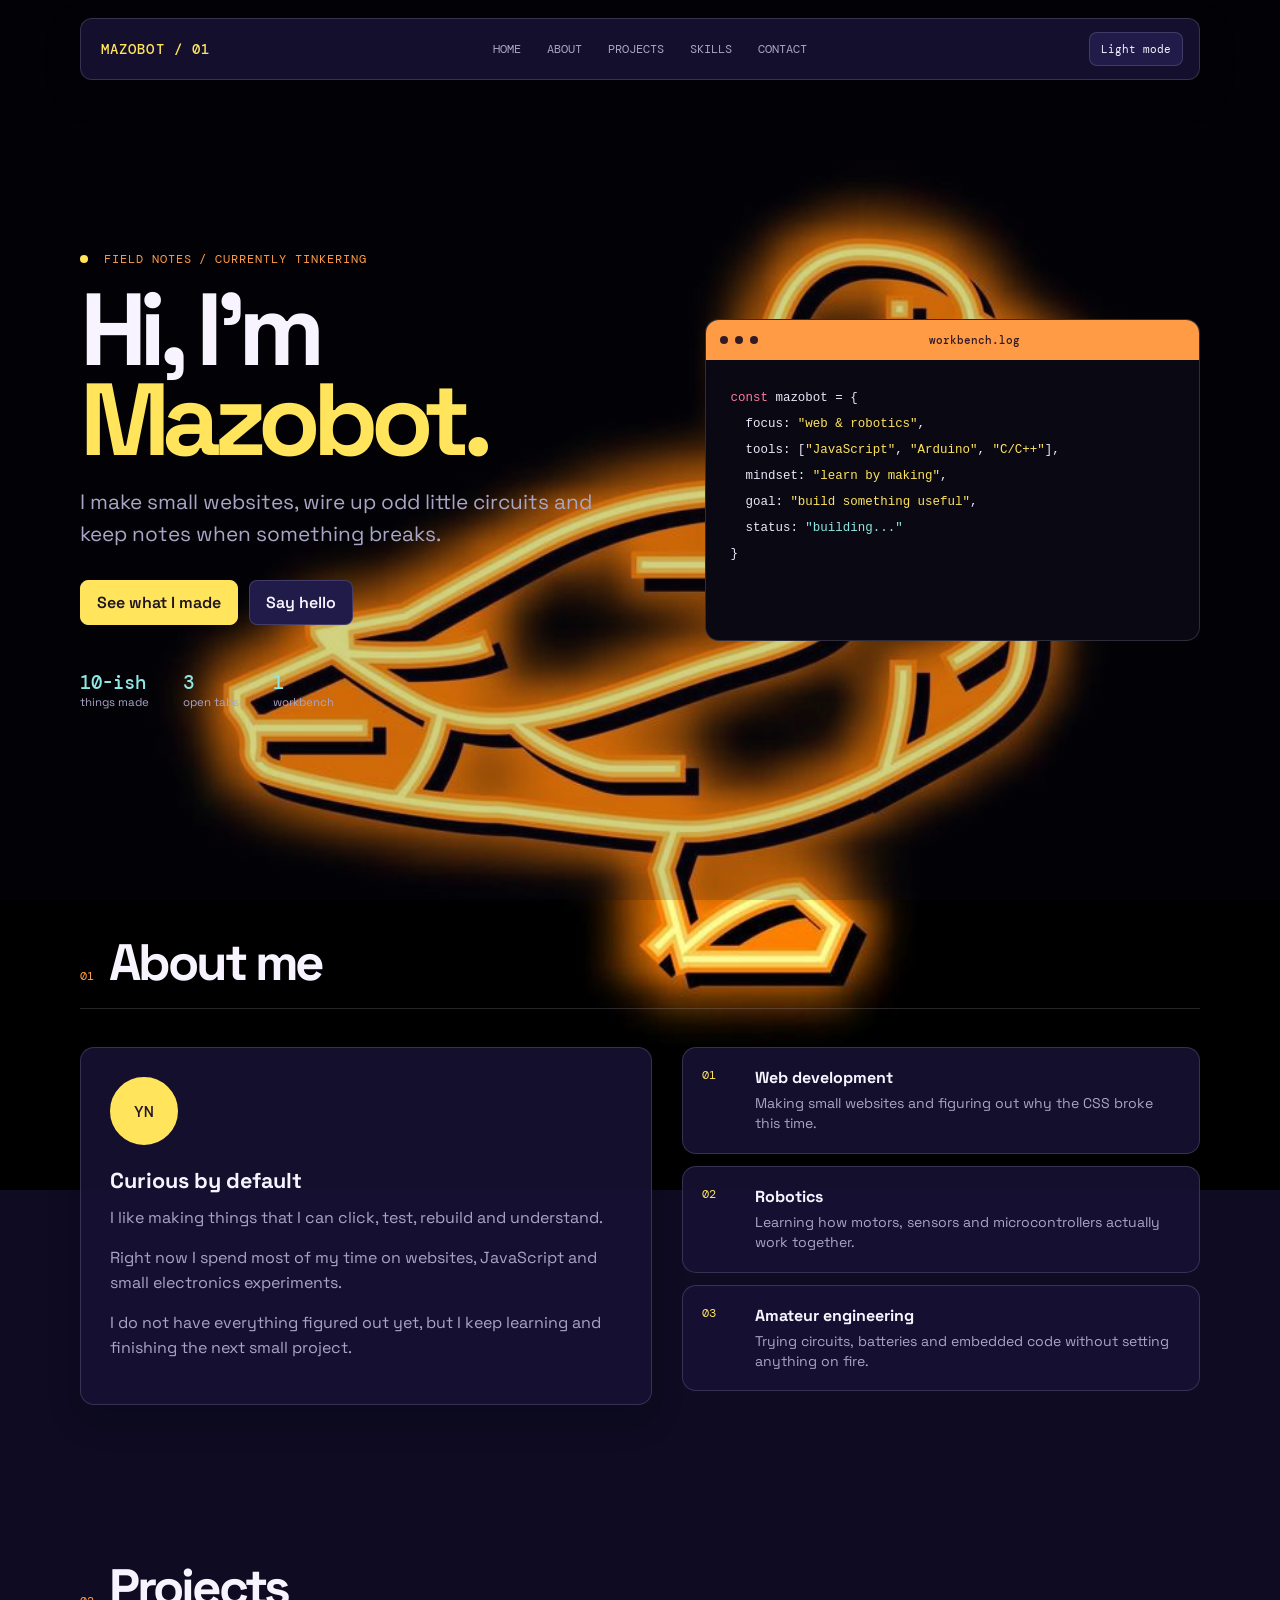
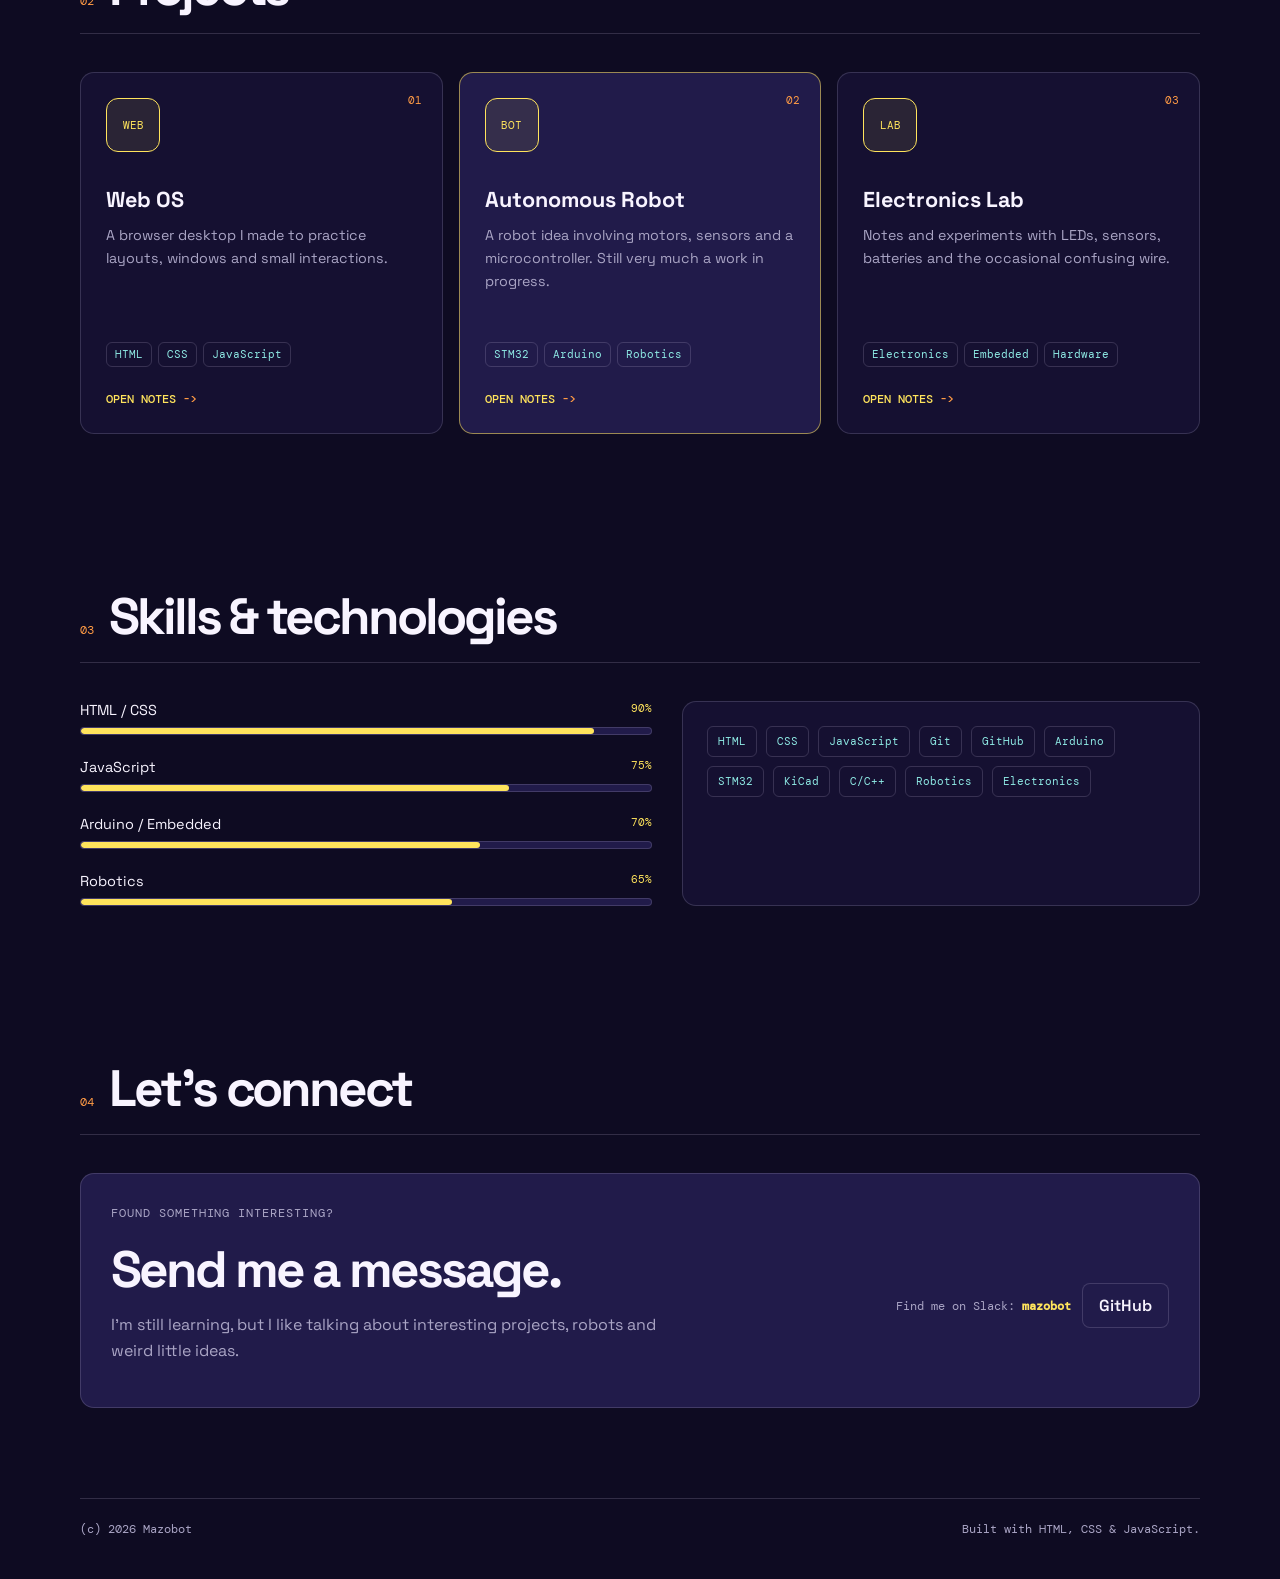
==== index.html @ 1ea151b3 "Update index.html" ====
<!DOCTYPE html>
<html lang="en">
<head>
  <meta charset="UTF-8">
  <meta name="viewport" content="width=device-width, initial-scale=1.0">
  <meta
    name="description"
    content="Mazobot's notebook of websites, circuits and unfinished robot ideas."
  >
  <title>Mazobot | Field notes from the workbench</title>
  <link rel="stylesheet" href="style.css">
</head>
<body>
  <header class="duck-navbar">
    <a class="duck-logo" href="#home">MAZOBOT / 01</a>
    <button
      class="menu-toggle"
      aria-label="Open navigation"
    >
    Menu
    </button>

    <nav class="nav-links">
      <a href="#home">Home</a>
      <a href="#about">About</a>
      <a href="#projects">Projects</a>
      <a href="#skills">Skills</a>
      <a href="#contact">Contact</a>
    </nav>

    <button
      id="theme-toggle"
      class="theme-toggle"
      aria-label="Toggle theme"
    >
    Theme
    </button>

  </header>

  <main>

    <section id="home" class="hero section">

      <div class="hero-content reveal">
        <p class="eyebrow">
          <span class="duck-status-dot"></span>
          Field notes / currently tinkering
        </p>

      <h1>
        <span class="rainbow-hi">Hi, I'm</span>
        <span class="gradient-text">Mazobot.</span>
      </h1>

        <h2>
          I make small websites, wire up odd little circuits and keep notes when something breaks.
        </h2>

        <div class="hero-buttons">
          <a
            class="button primary"
            href="#projects"
          >
          See what I made
          </a>

          <a
            class="button secondary"
            href="#contact"
          >
          Say hello
          </a>

        </div>

        <div class="quick-stats">
          <div>
            <strong>10-ish</strong>
            <span>things made</span>
          </div>

          <div>
            <strong>3</strong>
            <span>open tabs</span>
          </div>

          <div>
            <strong>1</strong>
            <span>workbench</span>
          </div>

        </div>

      </div>

      <div class="duck-terminal reveal">
        <div class="duck-terminal-bar">
          <span></span>
          <span></span>
          <span></span>
          <small>workbench.log</small>
        </div>

        <pre><code><span class="purple">const</span> mazobot = {
  focus: <span class="yellow">"web & robotics"</span>,
  tools: [<span class="yellow">"JavaScript"</span>, <span class="yellow">"Arduino"</span>, <span class="yellow">"C/C++"</span>],
  mindset: <span class="yellow">"learn by making"</span>,
  goal: <span class="yellow">"build something useful"</span>,
  status: <span class="green">"building..."</span>
}</code></pre>
      </div>

    </section>

    <section id="about" class="section">

      <div class="section-heading reveal">
        <span>01</span>
        <h2>About me</h2>
      </div>

      <div class="about-grid">
        <div class="about-card reveal">
          <div class="duck-avatar">
            YN
          </div>

          <h3>Curious by default</h3>
          <p>
            I like making things that I can click, test,
            rebuild and understand.
          </p>

          <p>
            Right now I spend most of my time on websites,
            JavaScript and small electronics experiments.
          </p>

          <p>
            I do not have everything figured out yet, but I keep
            learning and finishing the next small project.
          </p>

        </div>

        <div class="timeline reveal">
          <div class="timeline-item">
            <span>01</span>
            <div>
              <h3>Web development</h3>
              <p>
                Making small websites and figuring out
                why the CSS broke this time.
              </p>

            </div>

          </div>

          <div class="timeline-item">
            <span>02</span>
            <div>
              <h3>Robotics</h3>
              <p>
                Learning how motors, sensors and
                microcontrollers actually work together.
              </p>

            </div>

          </div>

          <div class="timeline-item">
            <span>03</span>
            <div>
              <h3>Amateur engineering</h3>
              <p>
                Trying circuits, batteries and embedded code
                without setting anything on fire.
              </p>

            </div>

          </div>

        </div>

      </div>

    </section>

    <section id="projects" class="section">

      <div class="section-heading reveal">
        <span>02</span>
        <h2>Projects</h2>
      </div>

      <div class="projects-grid">
        <article class="duck-project-card reveal">
          <div class="project-number">
            01
          </div>

          <div class="duck-project-icon">
            WEB
          </div>

          <h3>
            Web OS
          </h3>
          <p>
            A browser desktop I made to practice layouts,
            windows and small interactions.
          </p>

          <div class="tags">
            <span>HTML</span>
            <span>CSS</span>
            <span>JavaScript</span>
          </div>

          <a
            href="#"
            class="project-link"
          >
          Open notes
          </a>

        </article>

        <article class="duck-project-card featured reveal">
          <div class="project-number">
            02
          </div>

          <div class="duck-project-icon">
            BOT
          </div>

          <h3>
            Autonomous Robot
          </h3>
          <p>
            A robot idea involving motors, sensors and a
            microcontroller. Still very much a work in progress.
          </p>

          <div class="tags">
            <span>STM32</span>
            <span>Arduino</span>
            <span>Robotics</span>
          </div>

          <a
            href="#"
            class="project-link"
          >
          Open notes
          </a>

        </article>

        <article class="duck-project-card reveal">
          <div class="project-number">
            03
          </div>

          <div class="duck-project-icon">
            LAB
          </div>

          <h3>
            Electronics Lab
          </h3>
          <p>
            Notes and experiments with LEDs, sensors,
            batteries and the occasional confusing wire.
          </p>

          <div class="tags">
            <span>Electronics</span>
            <span>Embedded</span>
            <span>Hardware</span>
          </div>

          <a
            href="#"
            class="project-link"
          >
          Open notes
          </a>

        </article>

      </div>

    </section>

    <section id="skills" class="section">

      <div class="section-heading reveal">
        <span>03</span>
        <h2>
          Skills & technologies
        </h2>

      </div>

      <div class="skills-layout">
        <div class="skills-list reveal">
          <div class="skill">
            <div>
              <span>HTML / CSS</span>
              <b>90%</b>
            </div>

            <div class="progress">
              <i style="width:90%"></i>
            </div>

          </div>

          <div class="skill">
            <div>
              <span>JavaScript</span>
              <b>75%</b>
            </div>

            <div class="progress">
              <i style="width:75%"></i>
            </div>

          </div>

          <div class="skill">
            <div>
              <span>Arduino / Embedded</span>
              <b>70%</b>
            </div>

            <div class="progress">
              <i style="width:70%"></i>
            </div>

          </div>

          <div class="skill">
            <div>
              <span>Robotics</span>
              <b>65%</b>
            </div>

            <div class="progress">
              <i style="width:65%"></i>
            </div>

          </div>

        </div>

        <div class="tech-cloud reveal">
          <span>HTML</span>
          <span>CSS</span>
          <span>JavaScript</span>
          <span>Git</span>
          <span>GitHub</span>
          <span>Arduino</span>
          <span>STM32</span>
          <span>KiCad</span>
          <span>C/C++</span>
          <span>Robotics</span>
          <span>Electronics</span>
        </div>

      </div>

    </section>

    <section id="contact" class="section contact-section">

      <div class="section-heading reveal">
        <span>04</span>
        <h2>
          Let's connect
        </h2>

      </div>

      <div class="contact-card reveal">
        <div>
          <p class="eyebrow">
            Found something interesting?
          </p>

          <h2>
            Send me a message.
          </h2>

          <p class="contact-description">
            I'm still learning, but I like talking about
            interesting projects, robots and weird little ideas.
          </p>

        </div>

        <div class="contact-buttons">
          <span class="slack-contact">
            Find me on Slack:
          <strong>mazobot</strong>
          </span>
        <a
          class="button secondary"
          href="https://github.com/"
          target="_blank"
          rel="noopener"
        >   
        GitHub
       </a>

      </div>

    </div>

        </section>

        </main>

          <footer>
            <p>
              (c) <span id="year"></span> Mazobot
            </p>

            <p>
              Built with HTML, CSS & JavaScript.
            </p>

            </footer>

            <div id="duck-popup" aria-hidden="true">
            <img id="duck-image" src="images/Yellow.webp" alt="Yellow the duck">
            <button id="duck-close" type="button" aria-label="Close duck popup">×</button>
          </div>


  <script src="script.js"></script>
</body>
---- style.css ----
@import url('https://fonts.googleapis.com/css2?family=DM+Mono:wght@400;500&family=Space+Grotesk:wght@400;500;600;700&display=swap');

:root
{
--bg: #0e0b22;
--card: #171235;
--card-light: #211b4a;
--text: #f8f4ff;
--muted: #aaa5c5;
--border: rgba(232, 222, 255, 0.16);

--yellow: #ffe45c;
--orange: #ff9b45;
--pink: #ff779d;
--cyan: #8de8e3;

--mono: 'DM Mono', 'Courier New', monospace;
--main-font: 'Space Grotesk', sans-serif;
}
body.light
{
--bg: #dce8f3;
--card: rgba(248, 251, 255, 0.9);
--card-light: #cbddea;
--text: #20213c;
--muted: #53627a;
--border: rgba(32, 33, 60, 0.18);

--yellow: #58bce8;
--orange: #7890f2;
--pink: #a65ac2;
--cyan: #167d88;
}
*
{
  box-sizing: border-box;
  margin: 0;
  padding: 0;
}
html
{
scroll-behavior: smooth;
}
body
{
min-height: 100vh;
overflow-x: hidden;
color: var(--text);
background-color: var(--bg);
background-image:
linear-gradient(rgba(14, 11, 34, 0.18), rgba(14, 11, 34, 0.18)),
url('images/glow.jpg');
background-position: center, center -90px;
background-size: cover;
background-attachment: fixed;
background-repeat: no-repeat;
font-family: var(--main-font);
}
body.light
{
background-image:
linear-gradient(rgba(220, 232, 243, 0.52), rgba(220, 232, 243, 0.52)),
url('images/glow.jpg');
}
a
{
color: inherit;
text-decoration: none;
}
.duck-navbar
{
position: fixed;
top: 18px;
left: 50%;
z-index: 10;

display: flex;
align-items: center;
justify-content: space-between;

width: min(1120px, calc(100% - 36px));
padding: 13px 16px 13px 20px;

transform: translateX(-50%);

border: 1px solid var(--border);
border-radius: 12px;

background: rgba(23, 18, 53, 0.84);
box-shadow: 0 12px 35px rgba(0, 0, 0, 0.25);

}
body.light .duck-navbar
{
background: rgba(255, 250, 240, 0.88);
}
.duck-logo
{
color: var(--yellow);
font: 500 0.85rem var(--mono);
letter-spacing: 0.08em;
}
.nav-links
{
display: flex;
gap: 26px;
}
.nav-links a
{
color: var(--muted);
font: 0.75rem var(--mono);
text-transform: uppercase;
}
.nav-links a:hover
{
color: var(--yellow);
}
.theme-toggle,
.menu-toggle
{
height: 34px;
padding: 0 11px;

border: 1px solid var(--border);
border-radius: 8px;

color: var(--text);
background: var(--card-light);

font: 0.7rem var(--mono);
cursor: pointer;
}
.theme-toggle:hover,
.menu-toggle:hover
{
border-color: var(--yellow);
color: var(--yellow);
}
.menu-toggle
{
display: none;
}
/* sekcje */

.section
{
width: min(1120px, calc(100% - 36px));
margin: auto;
padding: 110px 0 40px;
}
.hero
{
min-height: 820px;
padding-top: 180px;

display: grid;
grid-template-columns: 1fr 0.9fr;
align-items: center;
gap: 74px;
}
.eyebrow
{
margin-bottom: 18px;

color: var(--orange);
font: 0.75rem var(--mono);
letter-spacing: 0.08em;
text-transform: uppercase;
}
.duck-status-dot
{
display: inline-block;
width: 8px;
height: 8px;
margin-right: 8px;

border-radius: 50%;
background: var(--yellow);
}
.hero h1
{
max-width: 680px;
margin-bottom: 22px;

font: 700 clamp(3.6rem, 8vw, 7.1rem) / 0.88 var(--main-font);
letter-spacing: -0.075em;
}
.rainbow-hi
{
display: block;
color: var(--text);
}
.gradient-text
{
display: block;
color: var(--yellow);
}
.hero h2
{
max-width: 570px;

color: var(--muted);
font: 400 clamp(1.05rem, 2vw, 1.3rem) / 1.5 var(--main-font);
}
.hero-buttons,
.contact-buttons
{
display: flex;
flex-wrap: wrap;
gap: 11px;
margin-top: 30px;
}
.button
{
display: inline-flex;
align-items: center;
justify-content: center;

padding: 11px 16px;

border: 1px solid var(--border);
border-radius: 8px;

font-weight: 600;

transition: border-color 0.2s;
}
.button:hover
{
border-color: var(--yellow);
}
.button.primary
{
color: #1d1420;
border-color: var(--yellow);
background: var(--yellow);
}
.button.secondary
{
background: var(--card-light);
}
.quick-stats
{
display: flex;
gap: 34px;
margin-top: 45px;
}
.quick-stats div
{
display: flex;
flex-direction: column;
}
.quick-stats strong
{
color: var(--cyan);
font: 500 1.2rem var(--mono);
}
.quick-stats span
{
color: var(--muted);
font-size: 0.72rem;
}
/* terminal */

.duck-terminal
{
overflow: hidden;

border: 1px solid var(--border);
border-radius: 14px;

background: #0a0913;
}
body.light .duck-terminal
{
background: #211b32;
}
.duck-terminal-bar
{
height: 40px;

display: flex;
align-items: center;
gap: 7px;

padding: 0 14px;

background: var(--orange);
}
.duck-terminal-bar span
{
width: 8px;
height: 8px;
border-radius: 50%;
background: #331b25;
}
.duck-terminal-bar small
{
margin: auto;

color: #331b25;
font: 500 0.7rem var(--mono);
}
.duck-terminal pre
{
min-height: 280px;
padding: 25px;
overflow: auto;

color: #eee8fa;
font: 0.78rem / 2 var(--mono);
}
.purple
{
color: var(--pink);
}
.yellow
{
color: var(--yellow);
}
.green
{
color: var(--cyan);
}
/* nagłówki */

.section-heading
{
display: flex;
align-items: baseline;
gap: 15px;

margin-bottom: 38px;

border-bottom: 1px solid var(--border);
}
.section-heading span
{
color: var(--orange);
font: 0.75rem var(--mono);
}
.section-heading h2
{
padding-bottom: 13px;

font-size: clamp(2rem, 4vw, 3.2rem);
letter-spacing: -0.06em;
}
/* about skills */

.about-grid,
.skills-layout
{
display: grid;
grid-template-columns: 1.05fr 0.95fr;
gap: 30px;
}
.about-card,
.duck-project-card,
.contact-card,
.timeline-item,
.tech-cloud
{
border: 1px solid var(--border);
border-radius: 14px;
background: rgba(23, 18, 53, 0.86);
}
body.light .about-card,
body.light .duck-project-card,
body.light .contact-card,
body.light .timeline-item,
body.light .tech-cloud
{
background: rgba(255, 250, 240, 0.92);
}
.about-card
{
padding: 29px;
box-shadow: 0 15px 35px rgba(0, 0, 0, 0.14);
}
.duck-avatar
{
width: 68px;
height: 68px;

display: grid;
place-items: center;

margin-bottom: 22px;

border: 3px solid var(--yellow);
border-radius: 50%;

color: #23162b;
background: var(--yellow);

font: 500 1rem var(--mono);
}
.about-card h3,
.duck-project-card h3
{
margin-bottom: 11px;
font-size: 1.35rem;
}
.about-card p,
.duck-project-card p,
.contact-card p
{
margin-bottom: 14px;
color: var(--muted);
line-height: 1.6;
}
.timeline
{
display: flex;
flex-direction: column;
gap: 12px;
}
.timeline-item
{
display: grid;
grid-template-columns: 38px 1fr;
gap: 15px;
padding: 19px;
}
.timeline-item > span
{
color: var(--yellow);
font: 0.75rem var(--mono);
}
.timeline-item h3
{
font-size: 1rem;
}
.timeline-item p
{
margin-top: 5px;
color: var(--muted);
font-size: 0.88rem;
line-height: 1.45;
}
.projects-grid
{
display: grid;
grid-template-columns: repeat(3, 1fr);
gap: 16px;
}
.duck-project-card
{
position: relative;
min-height: 330px;
overflow: hidden;
padding: 25px;

transition: transform 0.2s, border-color 0.2s;
}
.duck-project-card > *
{
position: relative;
z-index: 1;
}
.duck-project-card:hover
{
border-color: var(--yellow);
}
.duck-project-card.featured
{
border-color: rgba(255, 228, 92, 0.55);
background: var(--card-light);
}
.project-number
{
position: absolute;
top: 20px;
right: 20px;

color: var(--orange);
font: 0.7rem var(--mono);
}
.duck-project-icon
{
width: 54px;
height: 54px;

display: grid;
place-items: center;

margin-bottom: 34px;

border: 1px solid var(--yellow);
border-radius: 12px;

color: var(--yellow);
background: rgba(255, 228, 92, 0.09);

font: 0.7rem var(--mono);
}
.duck-project-card p
{
min-height: 98px;
font-size: 0.89rem;
}
.tags
{
display: flex;
flex-wrap: wrap;
gap: 6px;
margin: 20px 0;
}
.tags span,
.tech-cloud span
{
padding: 5px 8px;

border: 1px solid var(--border);
border-radius: 6px;

color: var(--cyan);
font: 0.66rem var(--mono);
}
.project-link
{
color: var(--yellow);
font: 500 0.75rem var(--mono);
text-transform: uppercase;
}
.project-link::after
{
content: '  ->';
color: var(--orange);
}
.skills-list
{
display: flex;
flex-direction: column;
gap: 23px;
}
.skill > div:first-child
{
display: flex;
justify-content: space-between;
margin-bottom: 8px;
font-size: 0.9rem;
}
.skill b
{
color: var(--yellow);
font: 0.7rem var(--mono);
}
.progress
{
height: 8px;
overflow: hidden;

border: 1px solid var(--border);
border-radius: 10px;

background: var(--card-light);
}
.progress i
{
display: block;
height: 100%;

border-radius: inherit;
background: var(--yellow);
}
.tech-cloud
{
display: flex;
align-content: flex-start;
flex-wrap: wrap;
gap: 9px;
padding: 24px;
}
.tech-cloud span
{
padding: 8px 10px;
}
.contact-section
{
padding-bottom: 90px;
}
.contact-card
{
display: flex;
align-items: center;
justify-content: space-between;
gap: 30px;

padding: 30px;

background: var(--card-light);
}
.contact-card h2
{
margin-bottom: 10px;
font-size: clamp(1.9rem, 4vw, 3.2rem);
letter-spacing: -0.06em;
}
.contact-description
{
max-width: 570px;
}
.slack-contact
{
align-self: center;
color: var(--muted);
font: 0.76rem var(--mono);
}
.slack-contact strong
{
color: var(--yellow);
}
footer
{
width: min(1120px, calc(100% - 36px));
margin: auto;

display: flex;
justify-content: space-between;

padding: 23px 0 42px;

border-top: 1px solid var(--border);

color: var(--muted);
font: 0.72rem var(--mono);
}
.reveal
{
opacity: 0;
transform: translateY(18px);
transition: opacity 0.6s ease, transform 0.6s ease;
}
.reveal.visible
{
opacity: 1;
transform: translateY(0);
}
#duck-popup
{
position: fixed;
right: 25px;
bottom: 25px;
z-index: 9998;

width: 180px;

opacity: 0;
visibility: hidden;
pointer-events: none;

transform: translateY(12px) scale(0.96);

transition: opacity 0.35s, transform 0.35s;
}
#duck-popup.show
{
opacity: 1;
visibility: visible;
pointer-events: auto;
transform: translateY(0) scale(1);
}
#duck-popup img
{
display: block;
width: 100%;

border: 2px solid var(--yellow);
border-radius: 14px;

box-shadow: 0 16px 35px rgba(0, 0, 0, 0.35);
}
#duck-close
{
position: absolute;
top: -10px;
right: -10px;

width: 28px;
height: 28px;

border: 1px solid var(--yellow);
border-radius: 50%;

color: #23162b;
background: var(--yellow);

font-size: 18px;
cursor: pointer;
}
@media (max-width: 850px)
{
.nav-links
{
display: none;
position: absolute;
top: 60px;
left: 0;
right: 0;


flex-direction: column;
gap: 0;

padding: 8px;

border: 1px solid var(--border);
border-radius: 10px;

background: var(--card);
}
.nav-links.open
{
display: flex;
}
.nav-links a
{
padding: 12px;
}
.menu-toggle
{
display: block;
margin-left: auto;
margin-right: 8px;
}
.hero
{
grid-template-columns: 1fr;
min-height: 790px;
gap: 42px;
}
.duck-terminal
{
transform: none;
}
.about-grid,
.skills-layout
{
grid-template-columns: 1fr;
}
.projects-grid
{
grid-template-columns: 1fr;
}
}

@media (max-width: 520px)
{
.section
{
padding-top: 90px;
}
.hero
{
min-height: 750px;
padding-top: 145px;
}
.hero h1
{
font-size: 3.6rem;
}
.quick-stats
{
gap: 18px;
}
.contact-card
{
flex-direction: column;
align-items: flex-start;
}
footer
{
flex-direction: column;
gap: 8px;
}
#duck-popup
{
right: 16px;
bottom: 16px;
width: 145px;
}
}

main,
footer
{
position: relative;
z-index: 1;
}
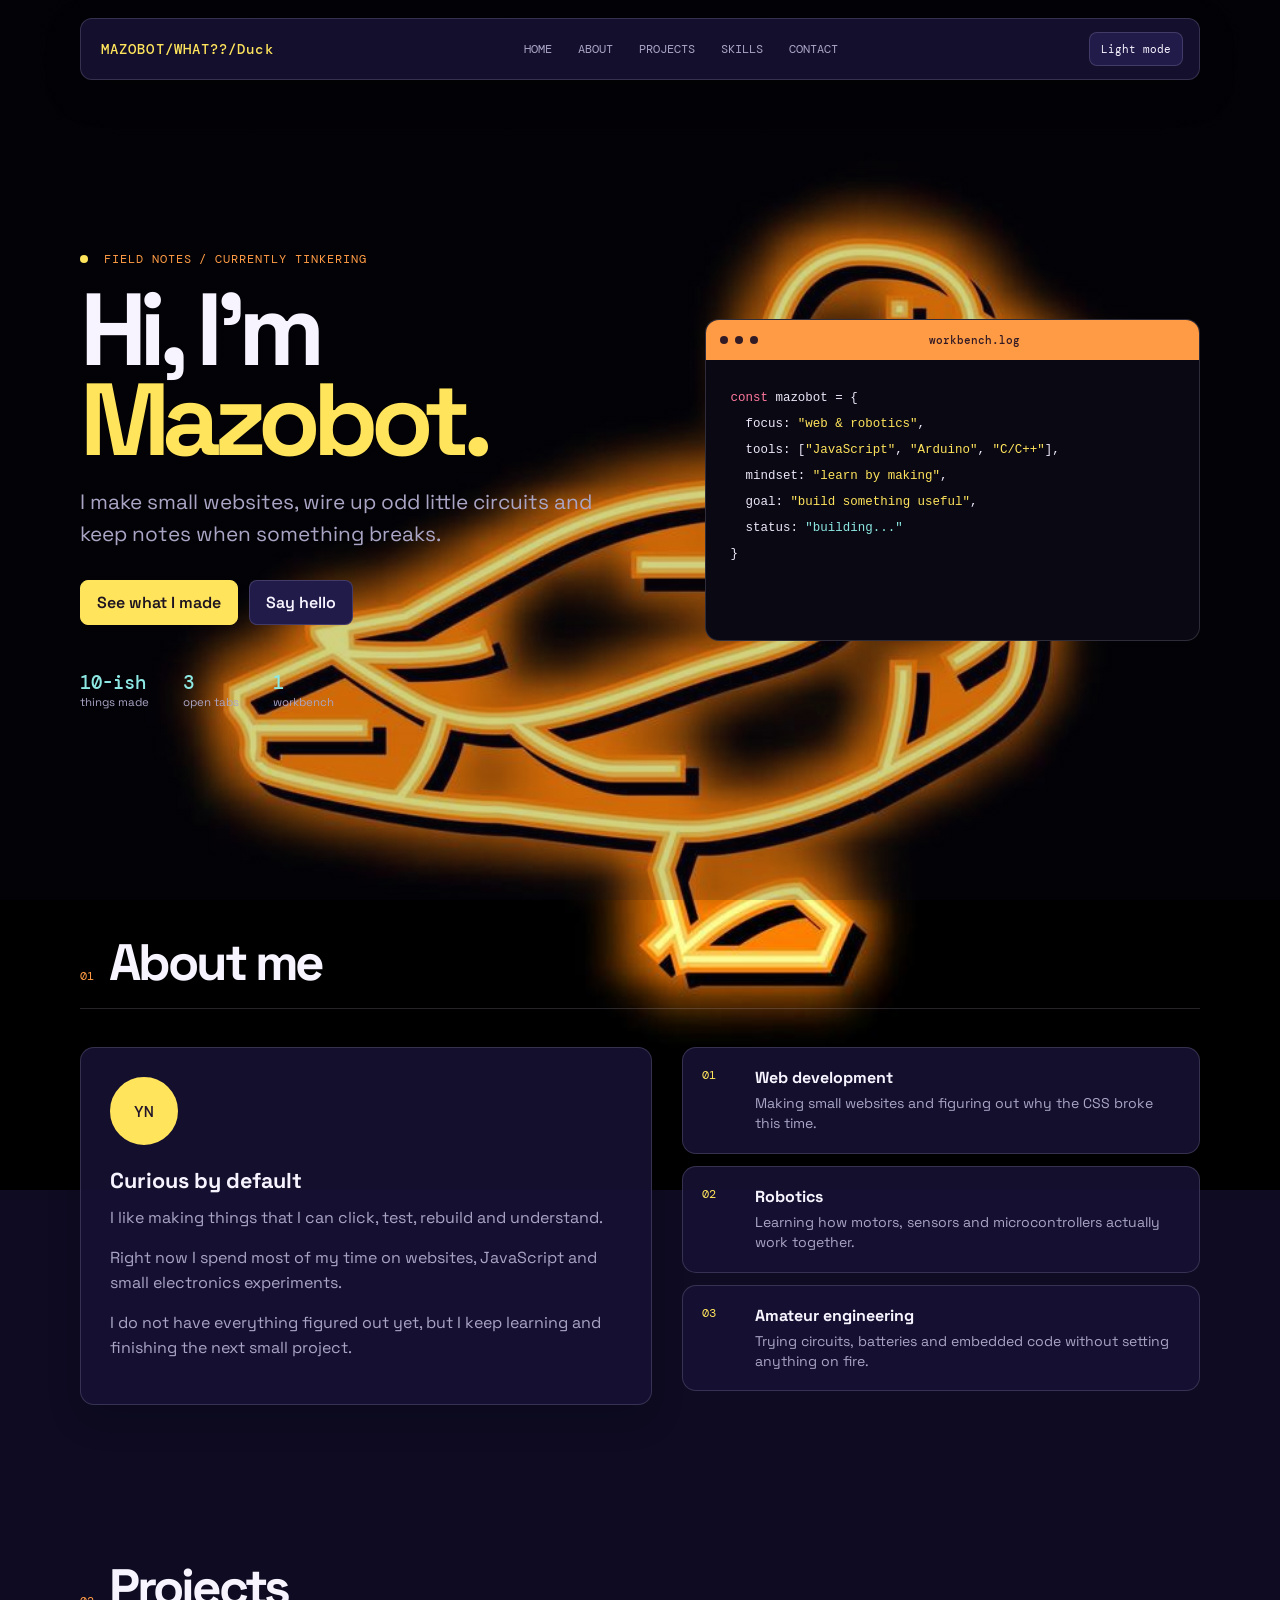
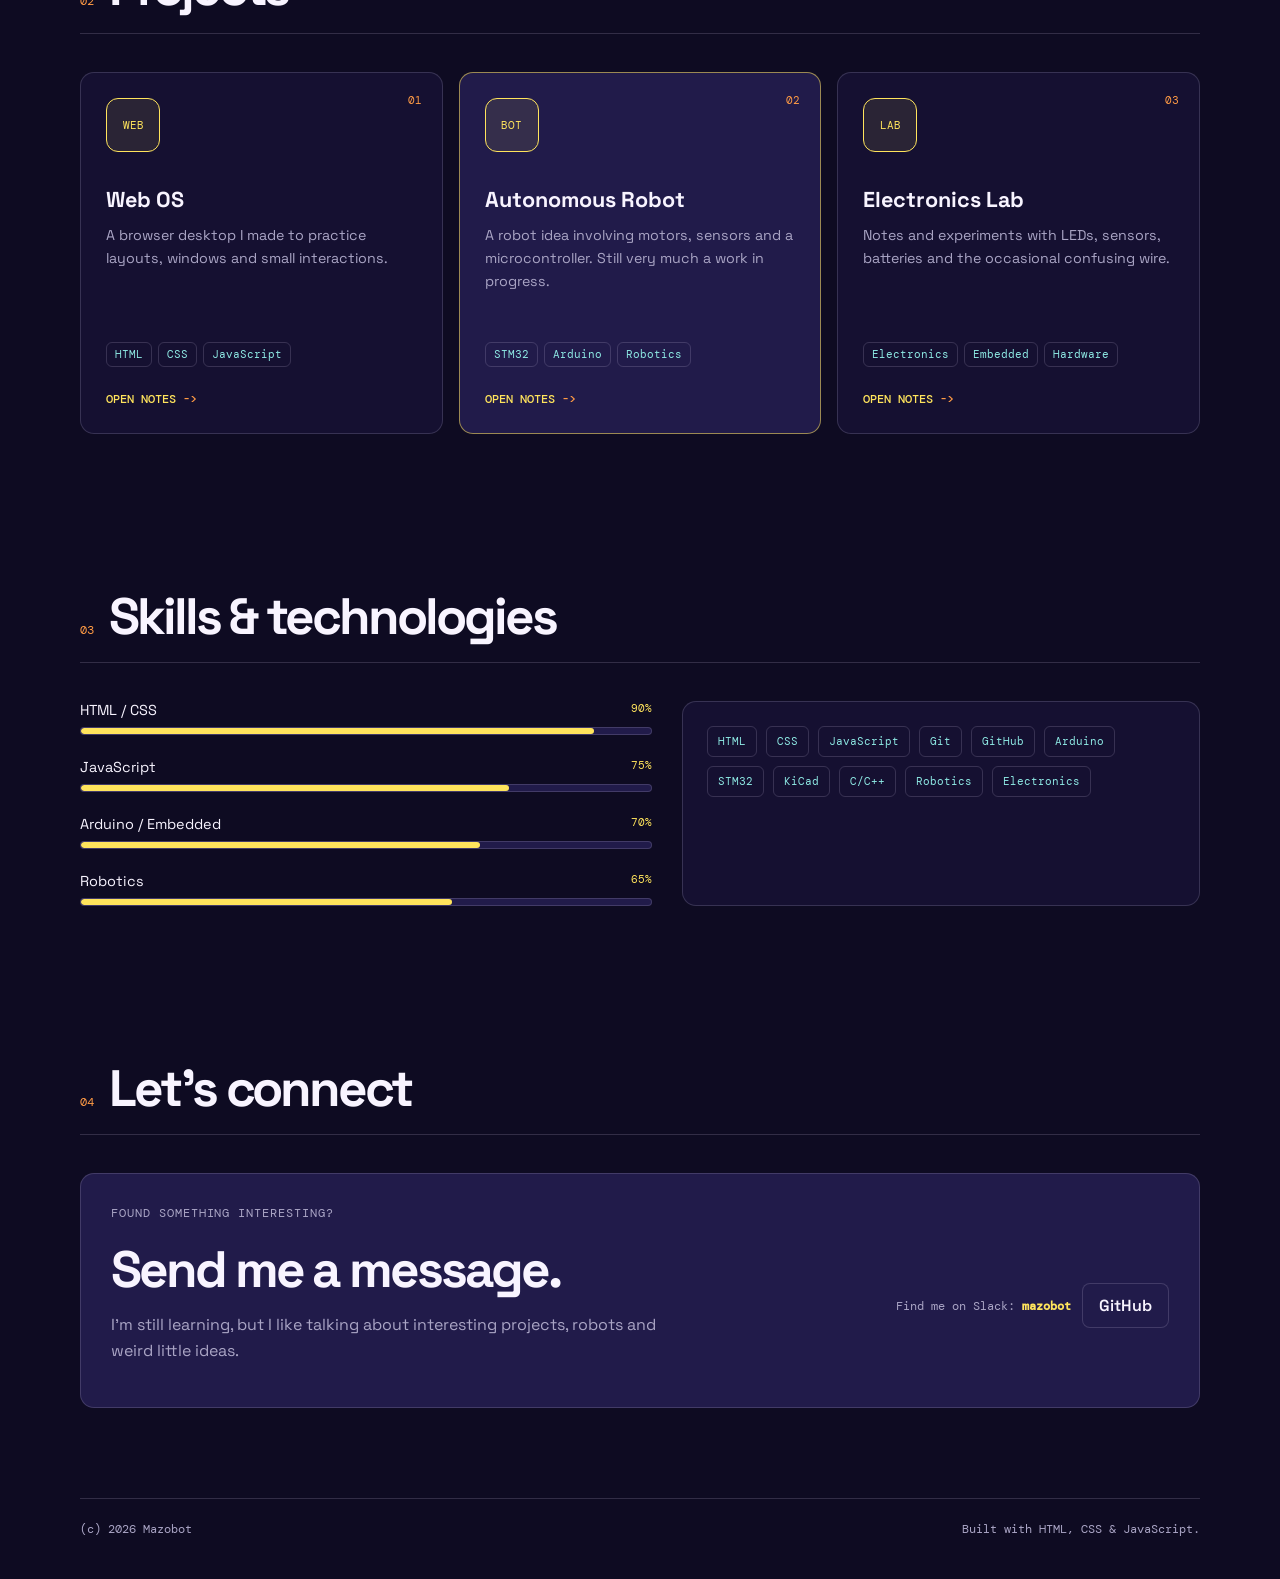
==== commit 538fc880: "Update index.html" ====
--- a/index.html
+++ b/index.html
@@ -12,7 +12,7 @@
 </head>
 <body>
   <header class="duck-navbar">
-    <a class="duck-logo" href="#home">MAZOBOT / 01</a>
+    <a class="duck-logo" href="#home">MAZOBOT/WHAT??/Duck</a>
     <button
       class="menu-toggle"
       aria-label="Open navigation"
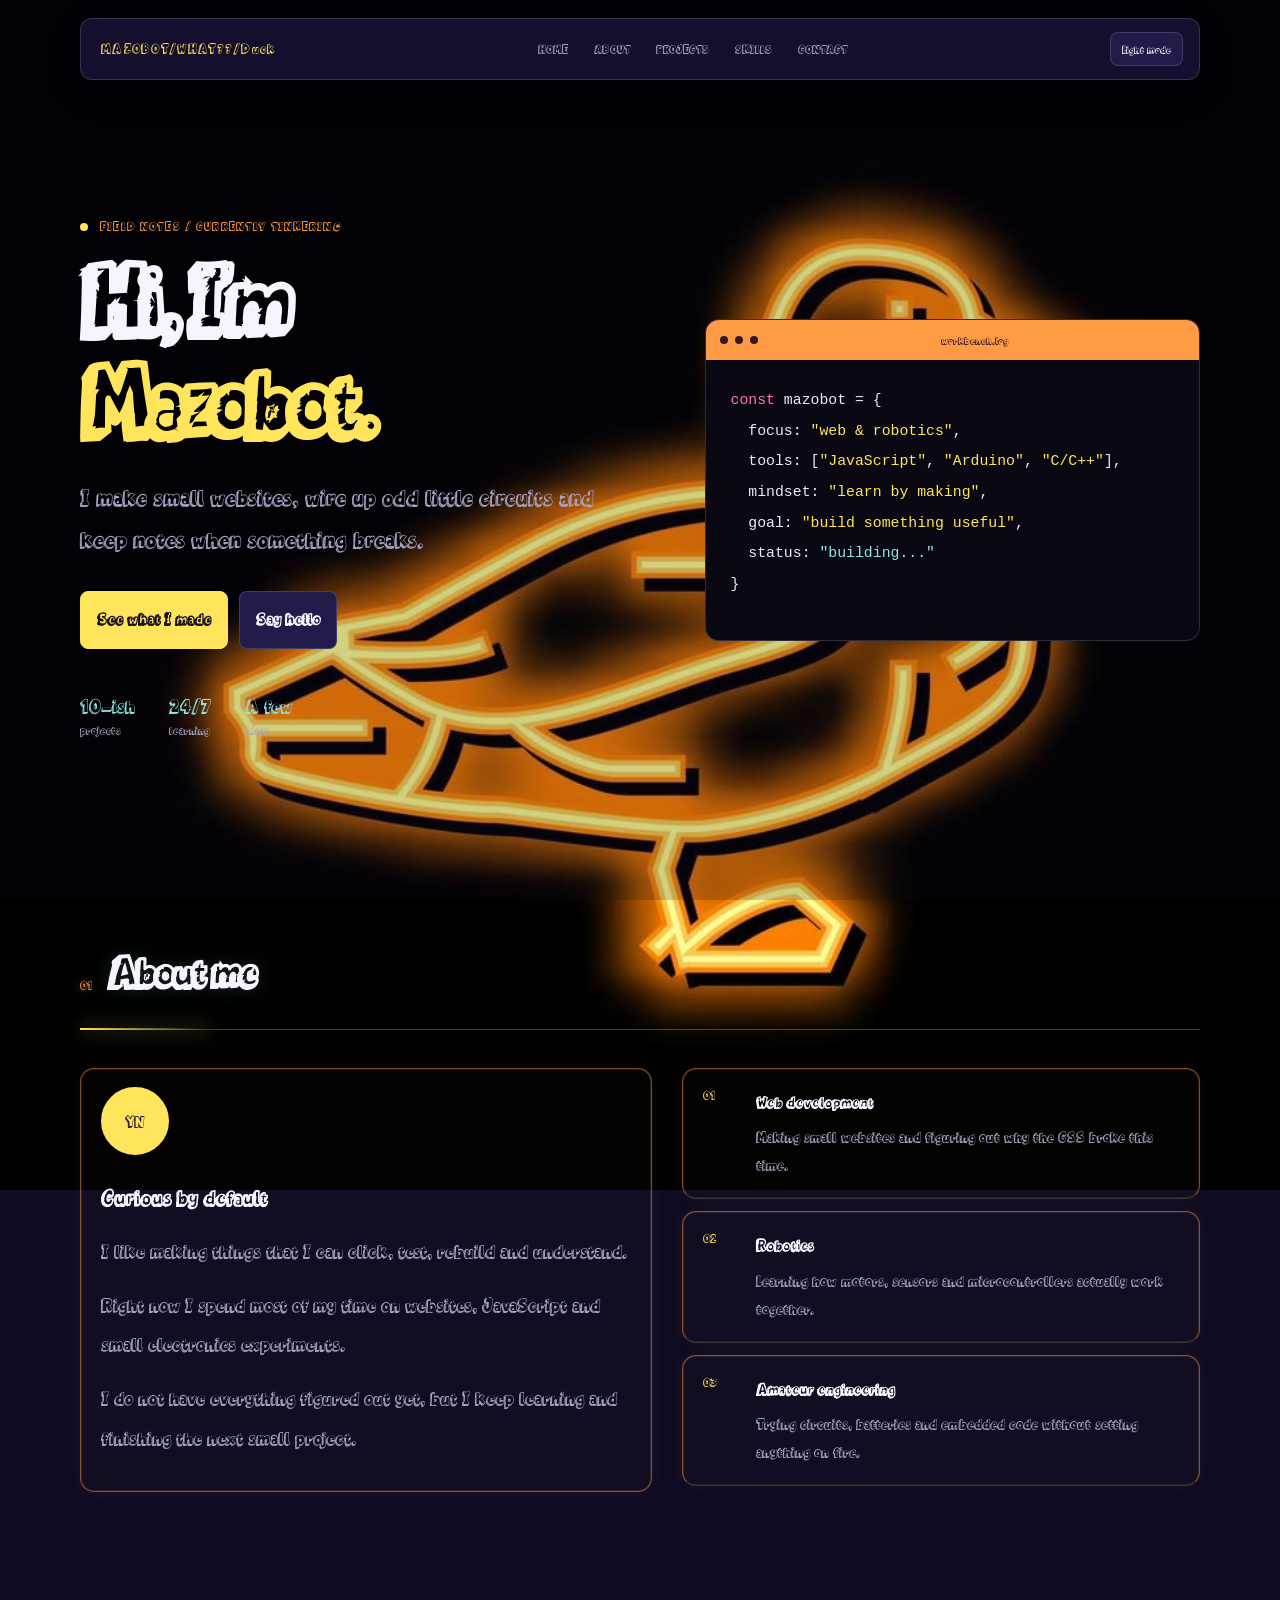
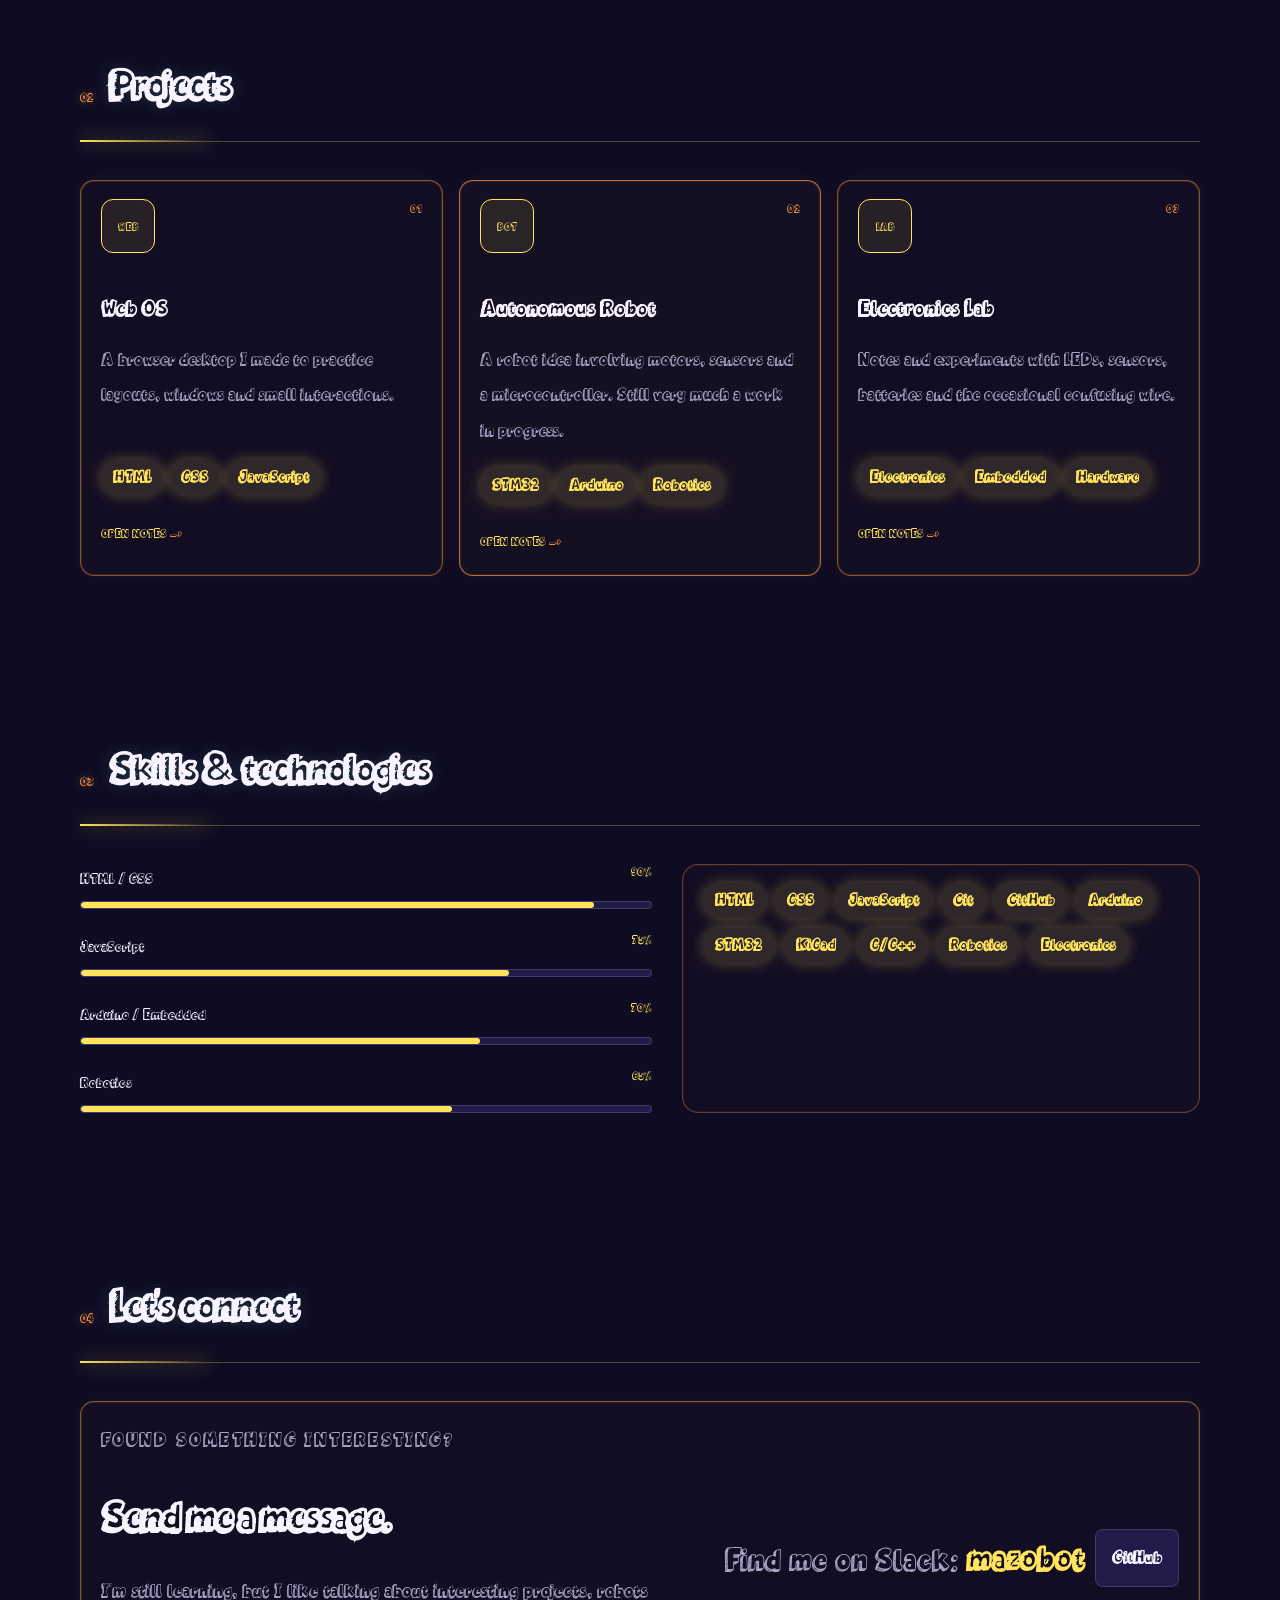
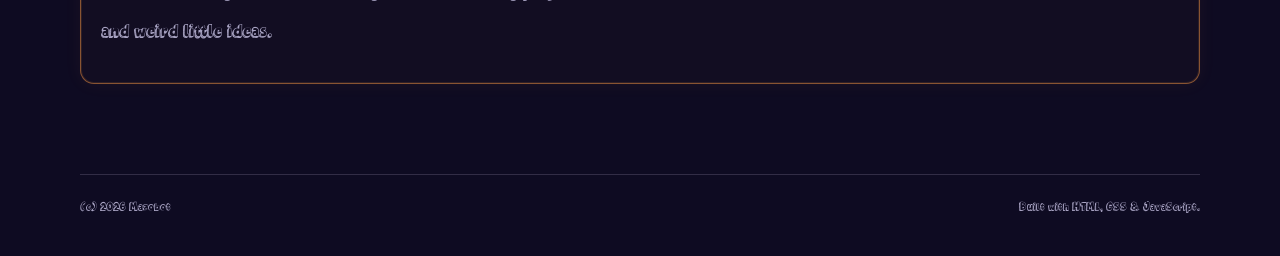
==== commit 64fb3665: "Update index.html" ====
--- a/index.html
+++ b/index.html
@@ -77,17 +77,17 @@
         <div class="quick-stats">
           <div>
             <strong>10-ish</strong>
-            <span>things made</span>
+            <span>projects</span>
           </div>
 
           <div>
-            <strong>3</strong>
-            <span>open tabs</span>
+            <strong>24/7</strong>
+            <span>learning</span>
           </div>
 
           <div>
-            <strong>1</strong>
-            <span>workbench</span>
+            <strong>A few</strong>
+            <span>ideas</span>
           </div>
 
         </div>
--- a/style.css
+++ b/style.css
@@ -1,5 +1,11 @@
 
-@import url('https://fonts.googleapis.com/css2?family=DM+Mono:wght@400;500&family=Space+Grotesk:wght@400;500;600;700&display=swap');
+@font-face {
+  font-family: 'The Magic Cookie';
+  src: url('The Magic Cookie.ttf') format('truetype');
+  font-weight: 400;
+  font-style: normal;
+  font-display: swap;
+}
 
 :root
 {
@@ -15,8 +21,8 @@
 --pink: #ff779d;
 --cyan: #8de8e3;
 
---mono: 'DM Mono', 'Courier New', monospace;
---main-font: 'Space Grotesk', sans-serif;
+--mono: 'The Magic Cookie', 'Courier New', monospace;
+--main-font: 'The Magic Cookie', sans-serif;
 }
 body.light
 {
@@ -41,6 +47,7 @@
 html
 {
 scroll-behavior: smooth;
+font-size: 19px;
 }
 body
 {
@@ -56,6 +63,8 @@
 background-attachment: fixed;
 background-repeat: no-repeat;
 font-family: var(--main-font);
+font-size: 1.05rem;
+line-height: 1.7;
 }
 body.light
 {
@@ -183,7 +192,7 @@
 max-width: 680px;
 margin-bottom: 22px;
 
-font: 700 clamp(3.6rem, 8vw, 7.1rem) / 0.88 var(--main-font);
+font: 700 clamp(4.4rem, 9vw, 8.5rem) / 0.88 var(--main-font);
 letter-spacing: -0.075em;
 }
 .rainbow-hi
@@ -198,10 +207,10 @@
 }
 .hero h2
 {
-max-width: 570px;
+max-width: 600px;
 
 color: var(--muted);
-font: 400 clamp(1.05rem, 2vw, 1.3rem) / 1.5 var(--main-font);
+font: 400 clamp(1.2rem, 2.2vw, 1.55rem) / 1.5 var(--main-font);
 }
 .hero-buttons,
 .contact-buttons
@@ -327,25 +336,40 @@
 
 .section-heading
 {
+position: relative;
 display: flex;
 align-items: baseline;
 gap: 15px;
 
 margin-bottom: 38px;
-
-border-bottom: 1px solid var(--border);
+padding-bottom: 10px;
+
+border-bottom: 1px solid rgba(255, 228, 92, 0.28);
+}
+.section-heading::after
+{
+content: "";
+position: absolute;
+left: 0;
+bottom: -1px;
+width: 130px;
+height: 2px;
+background: linear-gradient(90deg, var(--yellow), transparent);
+box-shadow: 0 0 18px rgba(255, 228, 92, 0.7);
 }
 .section-heading span
 {
 color: var(--orange);
 font: 0.75rem var(--mono);
+text-shadow: 0 0 10px rgba(255, 155, 69, 0.6);
 }
 .section-heading h2
 {
-padding-bottom: 13px;
+padding-bottom: 2px;
 
 font-size: clamp(2rem, 4vw, 3.2rem);
 letter-spacing: -0.06em;
+text-shadow: 0 0 18px rgba(141, 232, 227, 0.18);
 }
 /* about skills */
 
@@ -362,9 +386,12 @@
 .timeline-item,
 .tech-cloud
 {
-border: 1px solid var(--border);
+border: 1px solid rgba(255, 155, 69, 0.5);
 border-radius: 14px;
-background: rgba(23, 18, 53, 0.86);
+background: rgba(255, 155, 69, 0.02);
+box-shadow: inset 0 0 0 1px rgba(255, 155, 69, 0.12), 0 0 18px rgba(255, 155, 69, 0.06);
+backdrop-filter: none;
+padding: 18px 20px;
 }
 body.light .about-card,
 body.light .duck-project-card,
@@ -372,12 +399,18 @@
 body.light .timeline-item,
 body.light .tech-cloud
 {
-background: rgba(255, 250, 240, 0.92);
+border-color: rgba(88, 188, 232, 0.7);
+background: rgba(88, 188, 232, 0.04);
+box-shadow: inset 0 0 0 1px rgba(88, 188, 232, 0.14), 0 0 18px rgba(88, 188, 232, 0.06);
 }
 .about-card
 {
-padding: 29px;
-box-shadow: 0 15px 35px rgba(0, 0, 0, 0.14);
+padding: 18px 20px;
+box-shadow: inset 0 0 0 1px rgba(255, 155, 69, 0.12), 0 0 18px rgba(255, 155, 69, 0.06);
+}
+body.light .about-card
+{
+box-shadow: inset 0 0 0 1px rgba(88, 188, 232, 0.14), 0 0 18px rgba(88, 188, 232, 0.06);
 }
 .duck-avatar
 {
@@ -409,7 +442,8 @@
 {
 margin-bottom: 14px;
 color: var(--muted);
-line-height: 1.6;
+font-size: 1.2rem;
+line-height: 1.75;
 }
 .timeline
 {
@@ -422,7 +456,8 @@
 display: grid;
 grid-template-columns: 38px 1fr;
 gap: 15px;
-padding: 19px;
+padding: 18px 20px;
+border-bottom: 1px solid rgba(255, 228, 92, 0.18);
 }
 .timeline-item > span
 {
@@ -437,8 +472,8 @@
 {
 margin-top: 5px;
 color: var(--muted);
-font-size: 0.88rem;
-line-height: 1.45;
+font-size: 0.95rem;
+line-height: 1.55;
 }
 .projects-grid
 {
@@ -449,25 +484,25 @@
 .duck-project-card
 {
 position: relative;
-min-height: 330px;
-overflow: hidden;
-padding: 25px;
-
-transition: transform 0.2s, border-color 0.2s;
+min-height: 0;
+overflow: visible;
+padding: 18px 20px;
+
+transition: none;
 }
 .duck-project-card > *
 {
-position: relative;
-z-index: 1;
+position: static;
+z-index: auto;
 }
 .duck-project-card:hover
 {
-border-color: var(--yellow);
+border-color: rgba(255, 155, 69, 0.65);
 }
 .duck-project-card.featured
 {
-border-color: rgba(255, 228, 92, 0.55);
-background: var(--card-light);
+border-color: rgba(255, 155, 69, 0.7);
+background: rgba(255, 155, 69, 0.03);
 }
 .project-number
 {
@@ -499,7 +534,8 @@
 .duck-project-card p
 {
 min-height: 98px;
-font-size: 0.89rem;
+font-size: 1.1rem;
+line-height: 1.7;
 }
 .tags
 {
@@ -511,13 +547,29 @@
 .tags span,
 .tech-cloud span
 {
-padding: 5px 8px;
-
-border: 1px solid var(--border);
-border-radius: 6px;
-
-color: var(--cyan);
-font: 0.66rem var(--mono);
+padding: 6px 12px;
+
+border: none;
+border-radius: 999px;
+
+color: #ffe45c;
+background: rgba(255, 228, 92, 0.12);
+box-shadow: 0 0 12px rgba(255, 228, 92, 0.18);
+font: 700 1rem/1.2 var(--mono);
+}
+body.light .tags span,
+body.light .tech-cloud span
+{
+color: #6a4ae3;
+background: rgba(133, 107, 235, 0.14);
+box-shadow: 0 0 12px rgba(108, 82, 210, 0.18);
+}
+body:not(.light) .tags span,
+body:not(.light) .tech-cloud span
+{
+color: #ffe45c;
+background: rgba(255, 228, 92, 0.12);
+box-shadow: 0 0 14px rgba(255, 228, 92, 0.32);
 }
 .project-link
 {
@@ -571,12 +623,33 @@
 display: flex;
 align-content: flex-start;
 flex-wrap: wrap;
-gap: 9px;
-padding: 24px;
+gap: 10px;
+padding: 18px 20px;
+background: rgba(255, 155, 69, 0.02);
+border: 1px solid rgba(255, 155, 69, 0.35);
+border-radius: 16px;
+box-shadow: inset 0 0 0 1px rgba(255, 155, 69, 0.08);
 }
 .tech-cloud span
 {
-padding: 8px 10px;
+padding: 6px 12px;
+background: rgba(255, 228, 92, 0.12);
+border: none;
+color: #ffe45c;
+box-shadow: 0 0 12px rgba(255, 228, 92, 0.18);
+font: 700 1rem/1.2 var(--mono);
+}
+body.light .tech-cloud
+{
+border-color: rgba(106, 74, 227, 0.4);
+background: rgba(106, 74, 227, 0.03);
+box-shadow: inset 0 0 0 1px rgba(106, 74, 227, 0.08);
+}
+body.light .tech-cloud span
+{
+color: #6a4ae3;
+background: rgba(133, 107, 235, 0.14);
+box-shadow: 0 0 12px rgba(108, 82, 210, 0.18);
 }
 .contact-section
 {
@@ -589,9 +662,9 @@
 justify-content: space-between;
 gap: 30px;
 
-padding: 30px;
-
-background: var(--card-light);
+padding: 18px 20px;
+
+background: rgba(255, 155, 69, 0.02);
 }
 .contact-card h2
 {
@@ -602,16 +675,19 @@
 .contact-description
 {
 max-width: 570px;
+font-size: 1.25rem;
+line-height: 1.6;
 }
 .slack-contact
 {
 align-self: center;
 color: var(--muted);
-font: 0.76rem var(--mono);
+font: 2rem var(--mono);
 }
 .slack-contact strong
 {
 color: var(--yellow);
+font-size: 1.08em;
 }
 footer
 {
@@ -638,6 +714,28 @@
 {
 opacity: 1;
 transform: translateY(0);
+}
+.duck-reveal
+{
+position: relative;
+padding: 14px 18px;
+border: 1px solid rgba(255, 155, 69, 0.5);
+border-radius: 14px;
+background: rgba(255, 155, 69, 0.02);
+box-shadow: inset 0 0 0 1px rgba(255, 155, 69, 0.12), 0 0 18px rgba(255, 155, 69, 0.05);
+}
+.duck-reveal::before
+{
+content: "";
+position: absolute;
+right: 20px;
+top: 50%;
+width: 18px;
+height: 18px;
+transform: translateY(-50%);
+border-radius: 50%;
+background: var(--yellow);
+box-shadow: 0 0 16px rgba(255, 228, 92, 0.8);
 }
 #duck-popup
 {
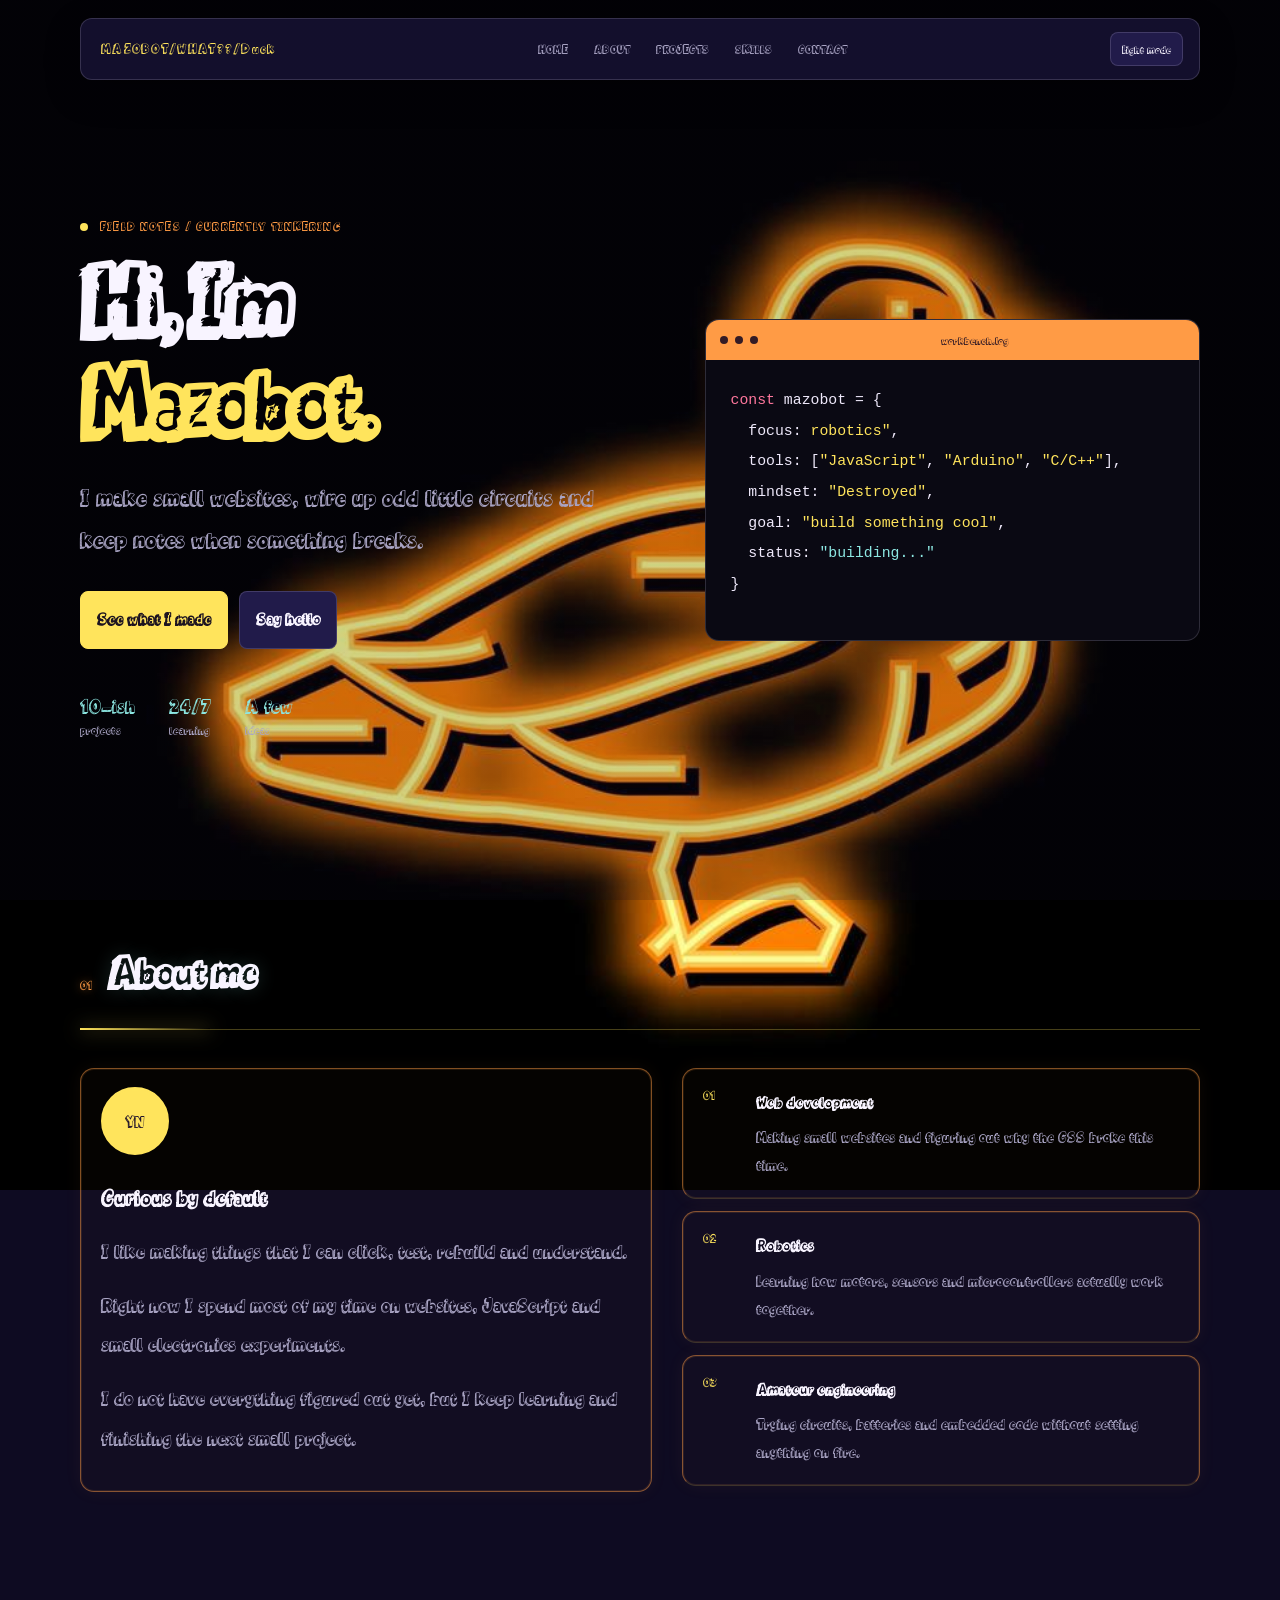
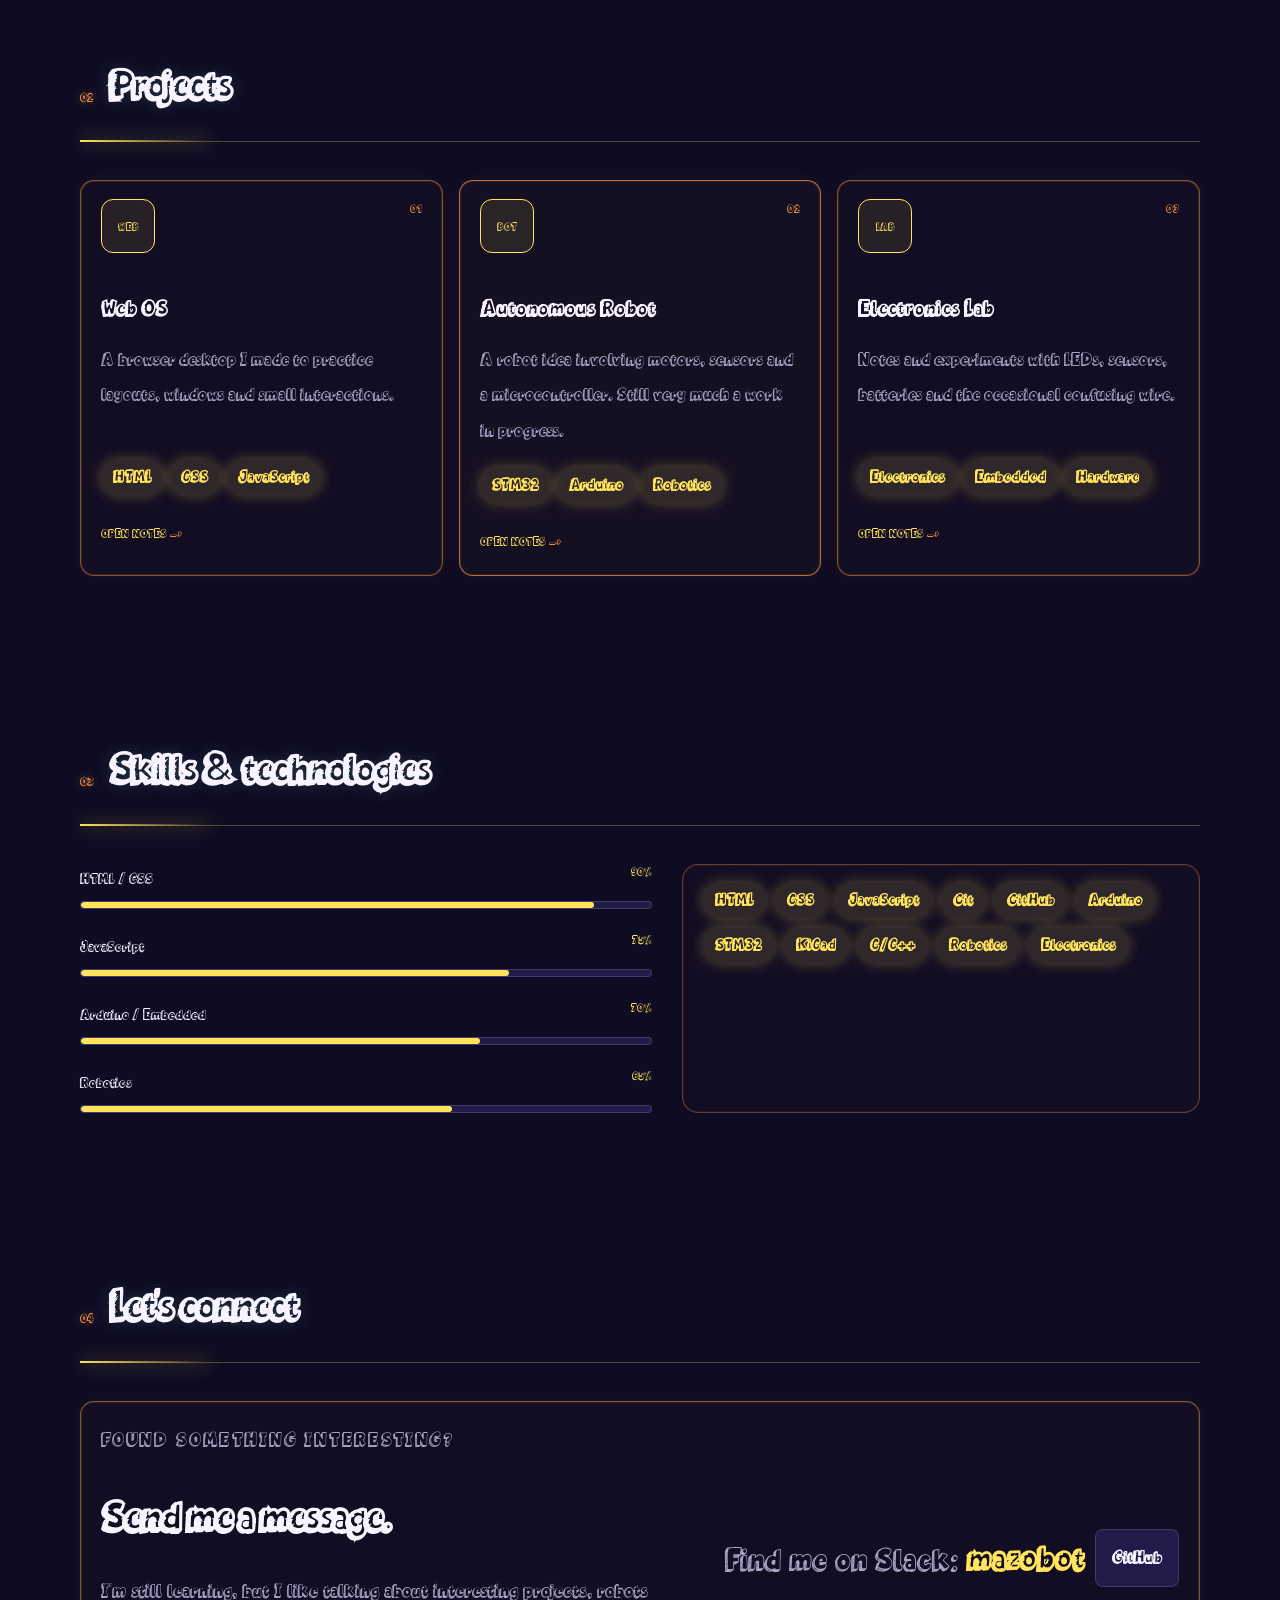
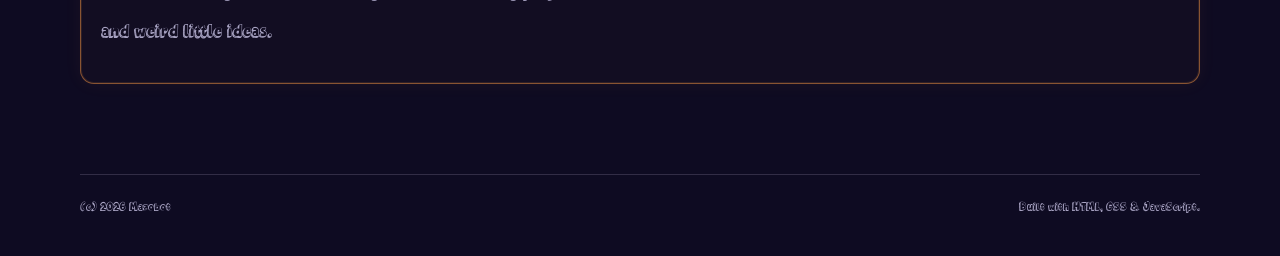
==== commit 0e068104: "Update index.html" ====
--- a/index.html
+++ b/index.html
@@ -103,10 +103,10 @@
         </div>
 
         <pre><code><span class="purple">const</span> mazobot = {
-  focus: <span class="yellow">"web & robotics"</span>,
+  focus: <span class="yellow">robotics"</span>,
   tools: [<span class="yellow">"JavaScript"</span>, <span class="yellow">"Arduino"</span>, <span class="yellow">"C/C++"</span>],
-  mindset: <span class="yellow">"learn by making"</span>,
-  goal: <span class="yellow">"build something useful"</span>,
+  mindset: <span class="yellow">"Destroyed"</span>,
+  goal: <span class="yellow">"build something cool"</span>,
   status: <span class="green">"building..."</span>
 }</code></pre>
       </div>
--- a/style.css
+++ b/style.css
@@ -1,4 +1,3 @@
-
 @font-face {
   font-family: 'The Magic Cookie';
   src: url('The Magic Cookie.ttf') format('truetype');
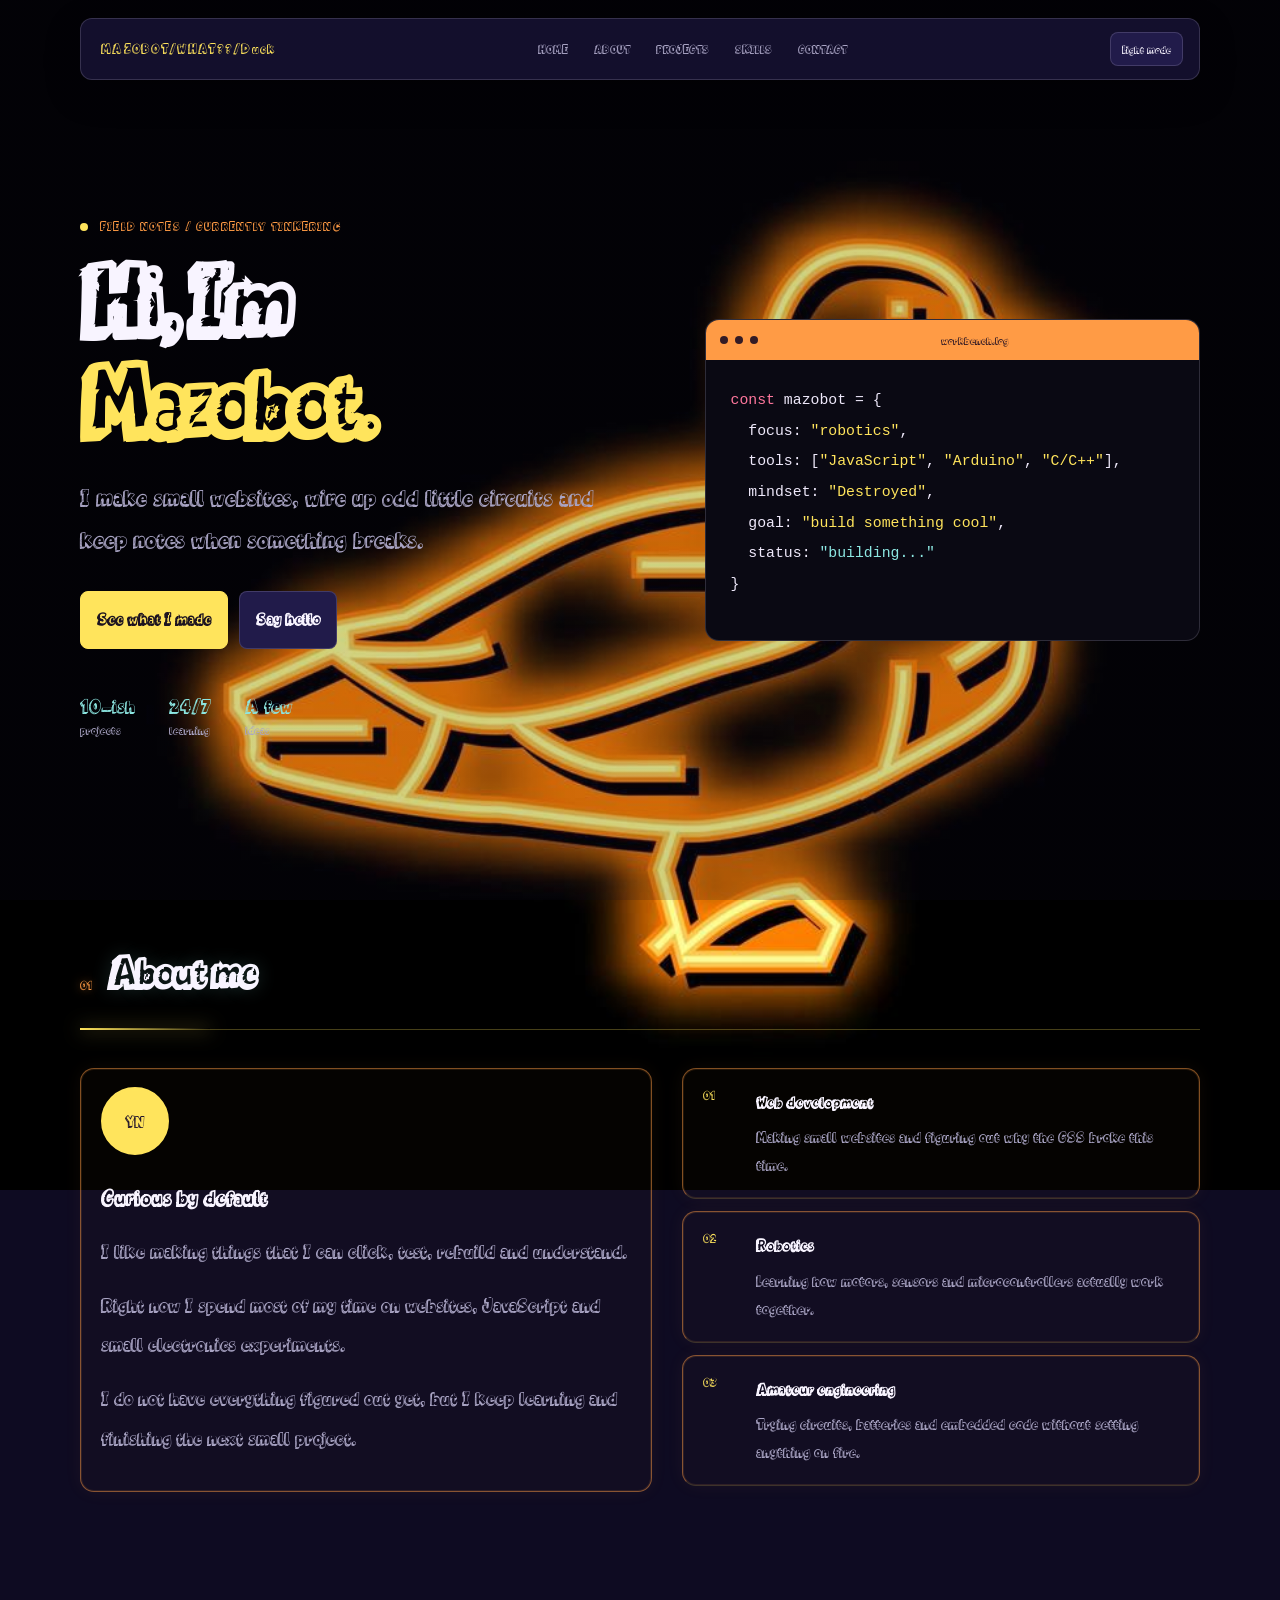
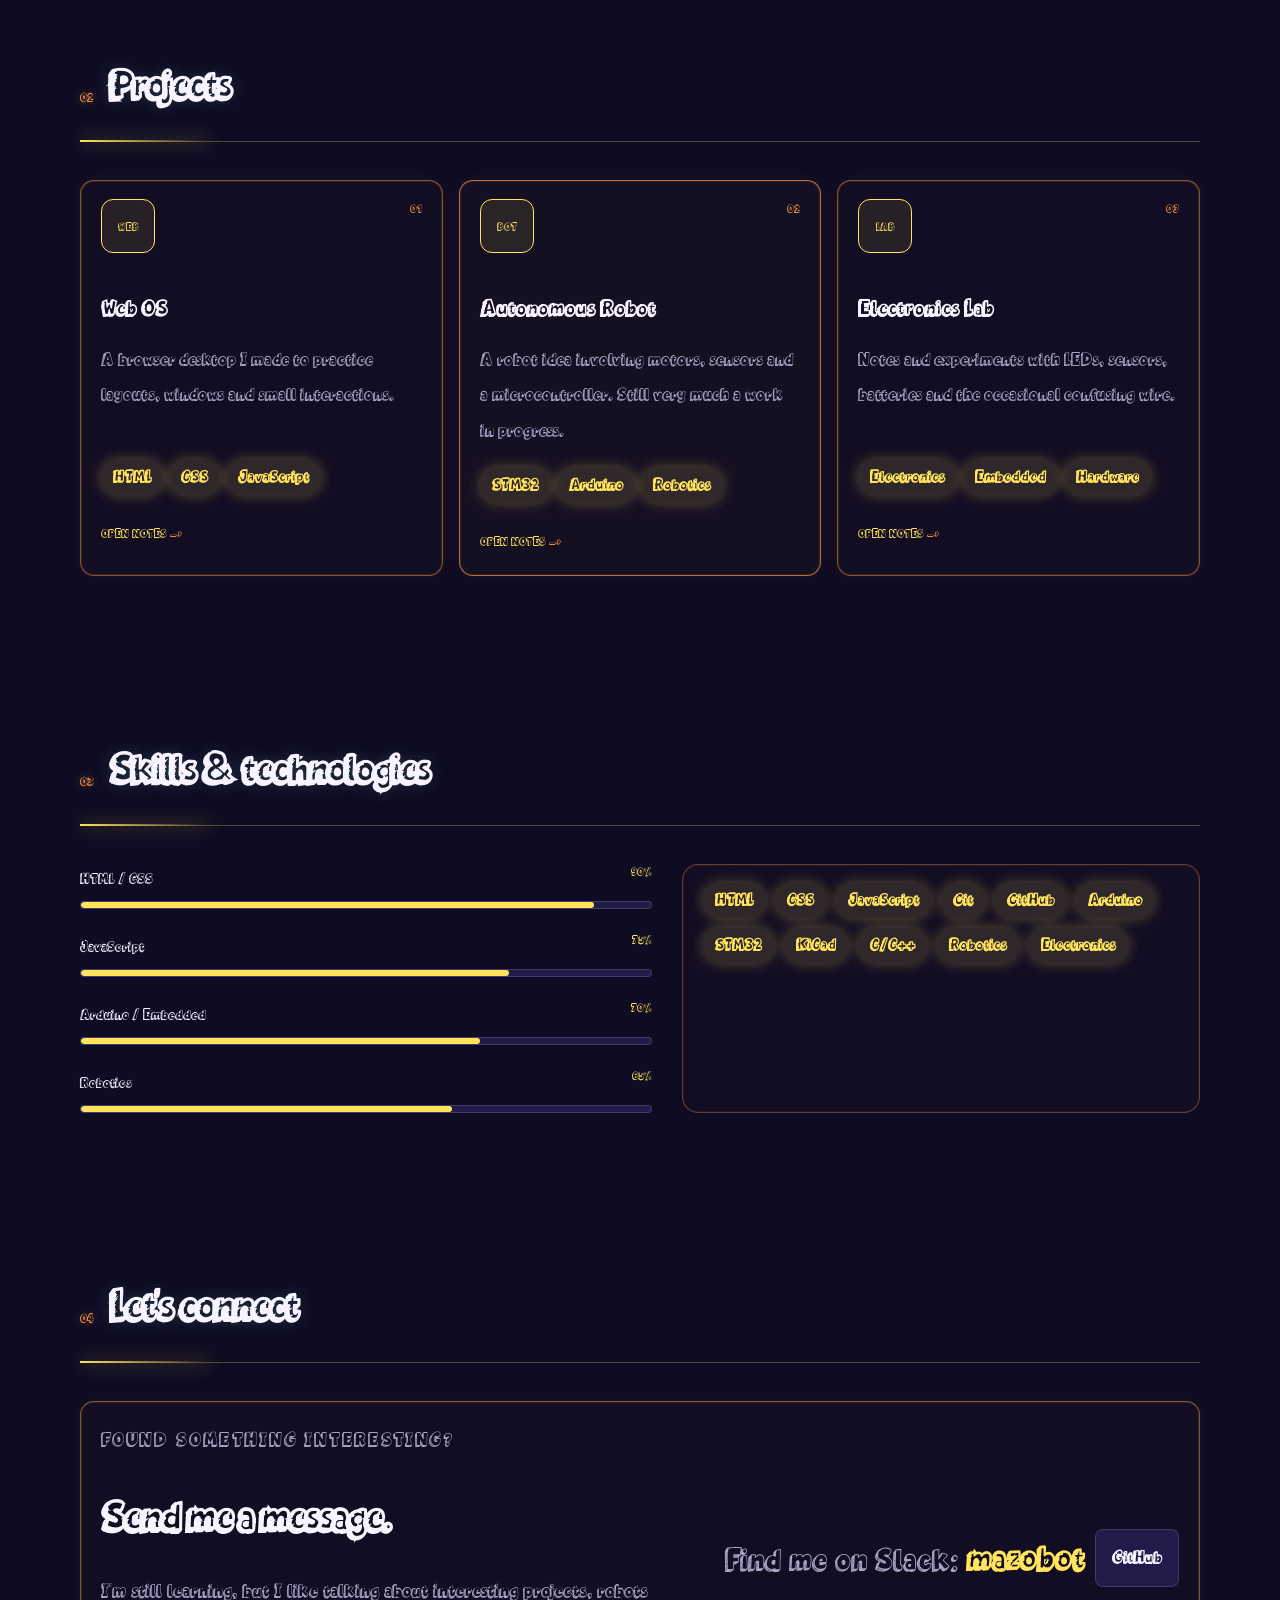
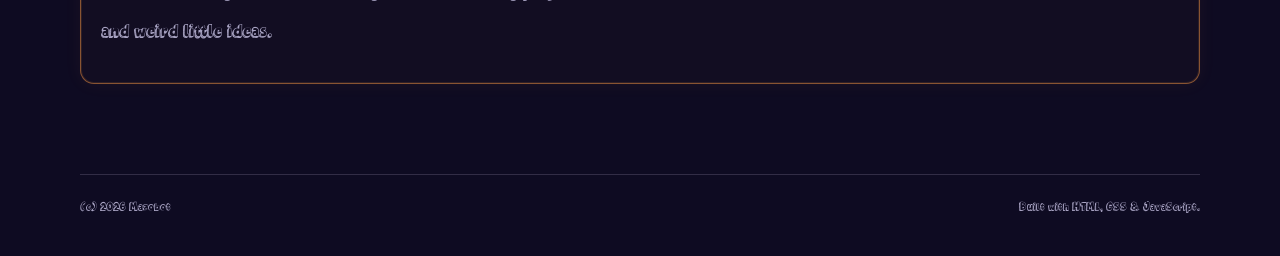
==== commit cdbceda1: "Update index.html" ====
--- a/index.html
+++ b/index.html
@@ -103,7 +103,7 @@
         </div>
 
         <pre><code><span class="purple">const</span> mazobot = {
-  focus: <span class="yellow">robotics"</span>,
+  focus: <span class="yellow">"robotics"</span>,
   tools: [<span class="yellow">"JavaScript"</span>, <span class="yellow">"Arduino"</span>, <span class="yellow">"C/C++"</span>],
   mindset: <span class="yellow">"Destroyed"</span>,
   goal: <span class="yellow">"build something cool"</span>,
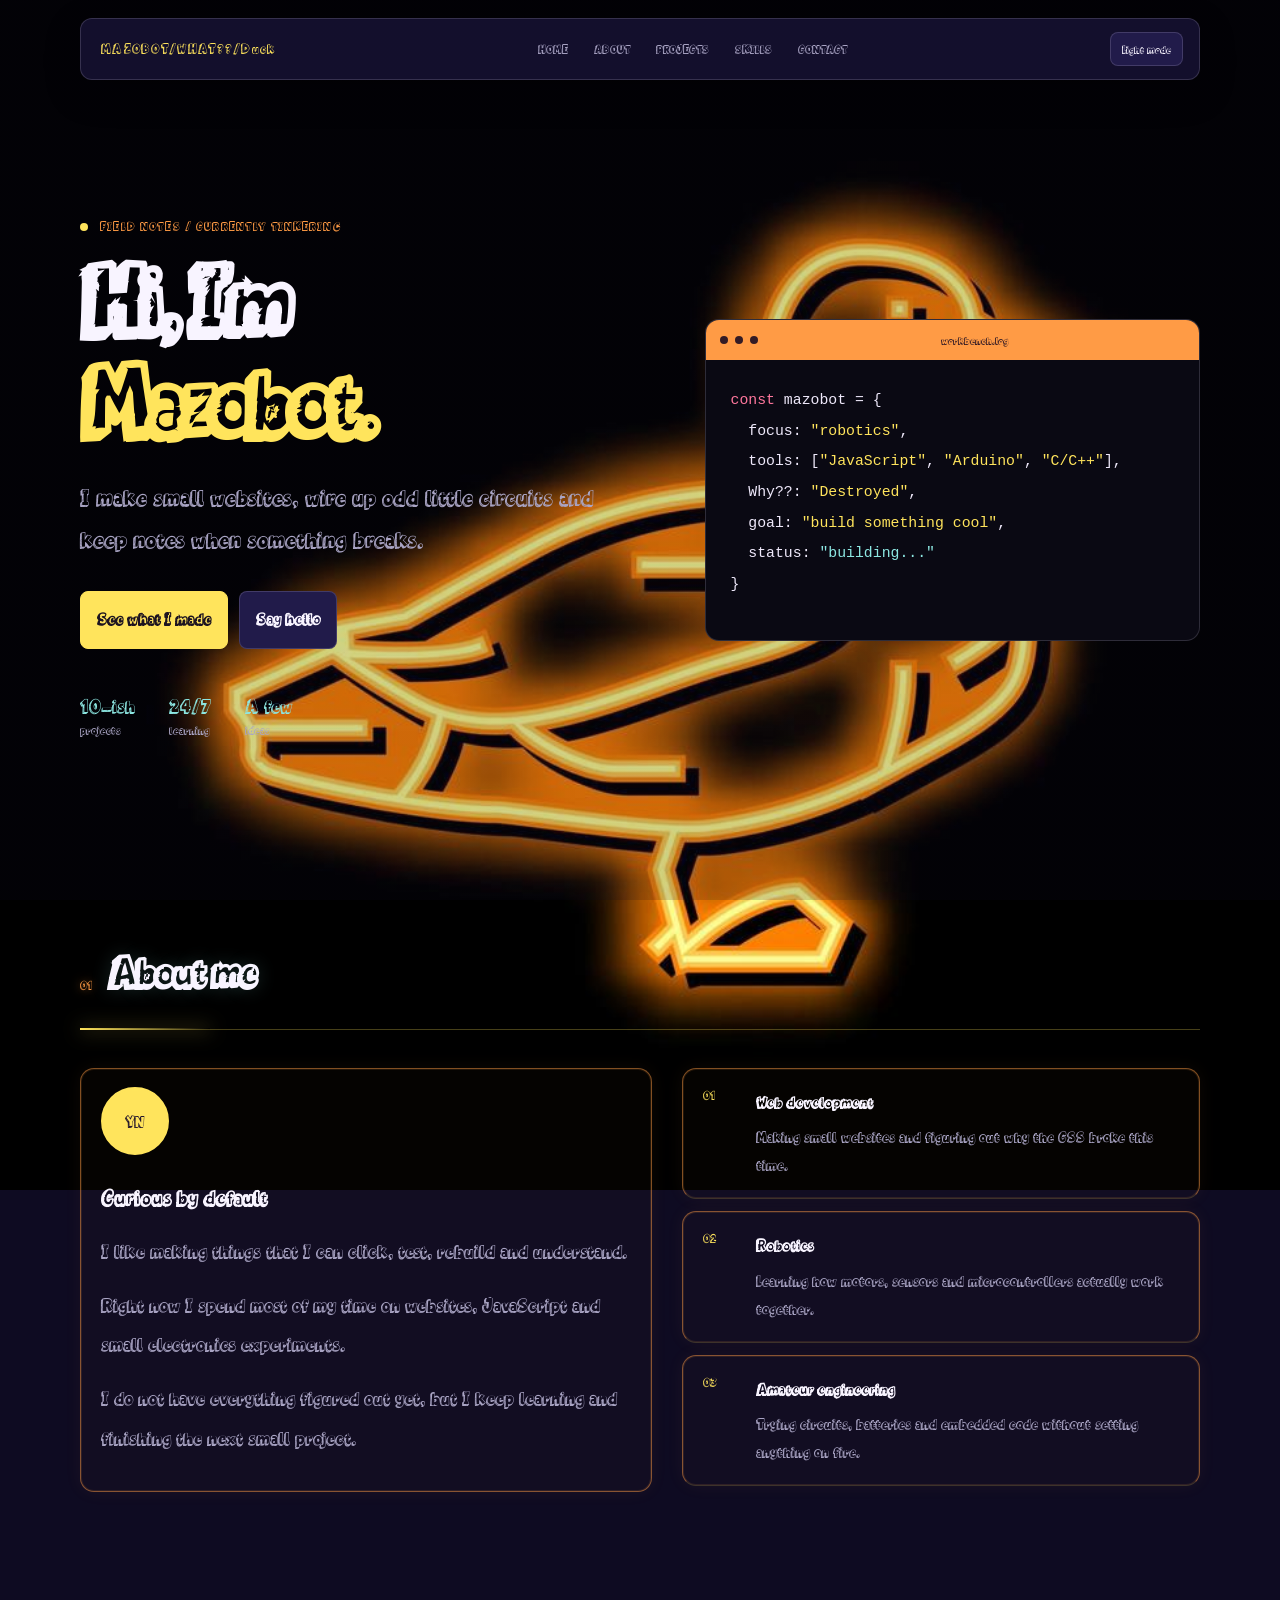
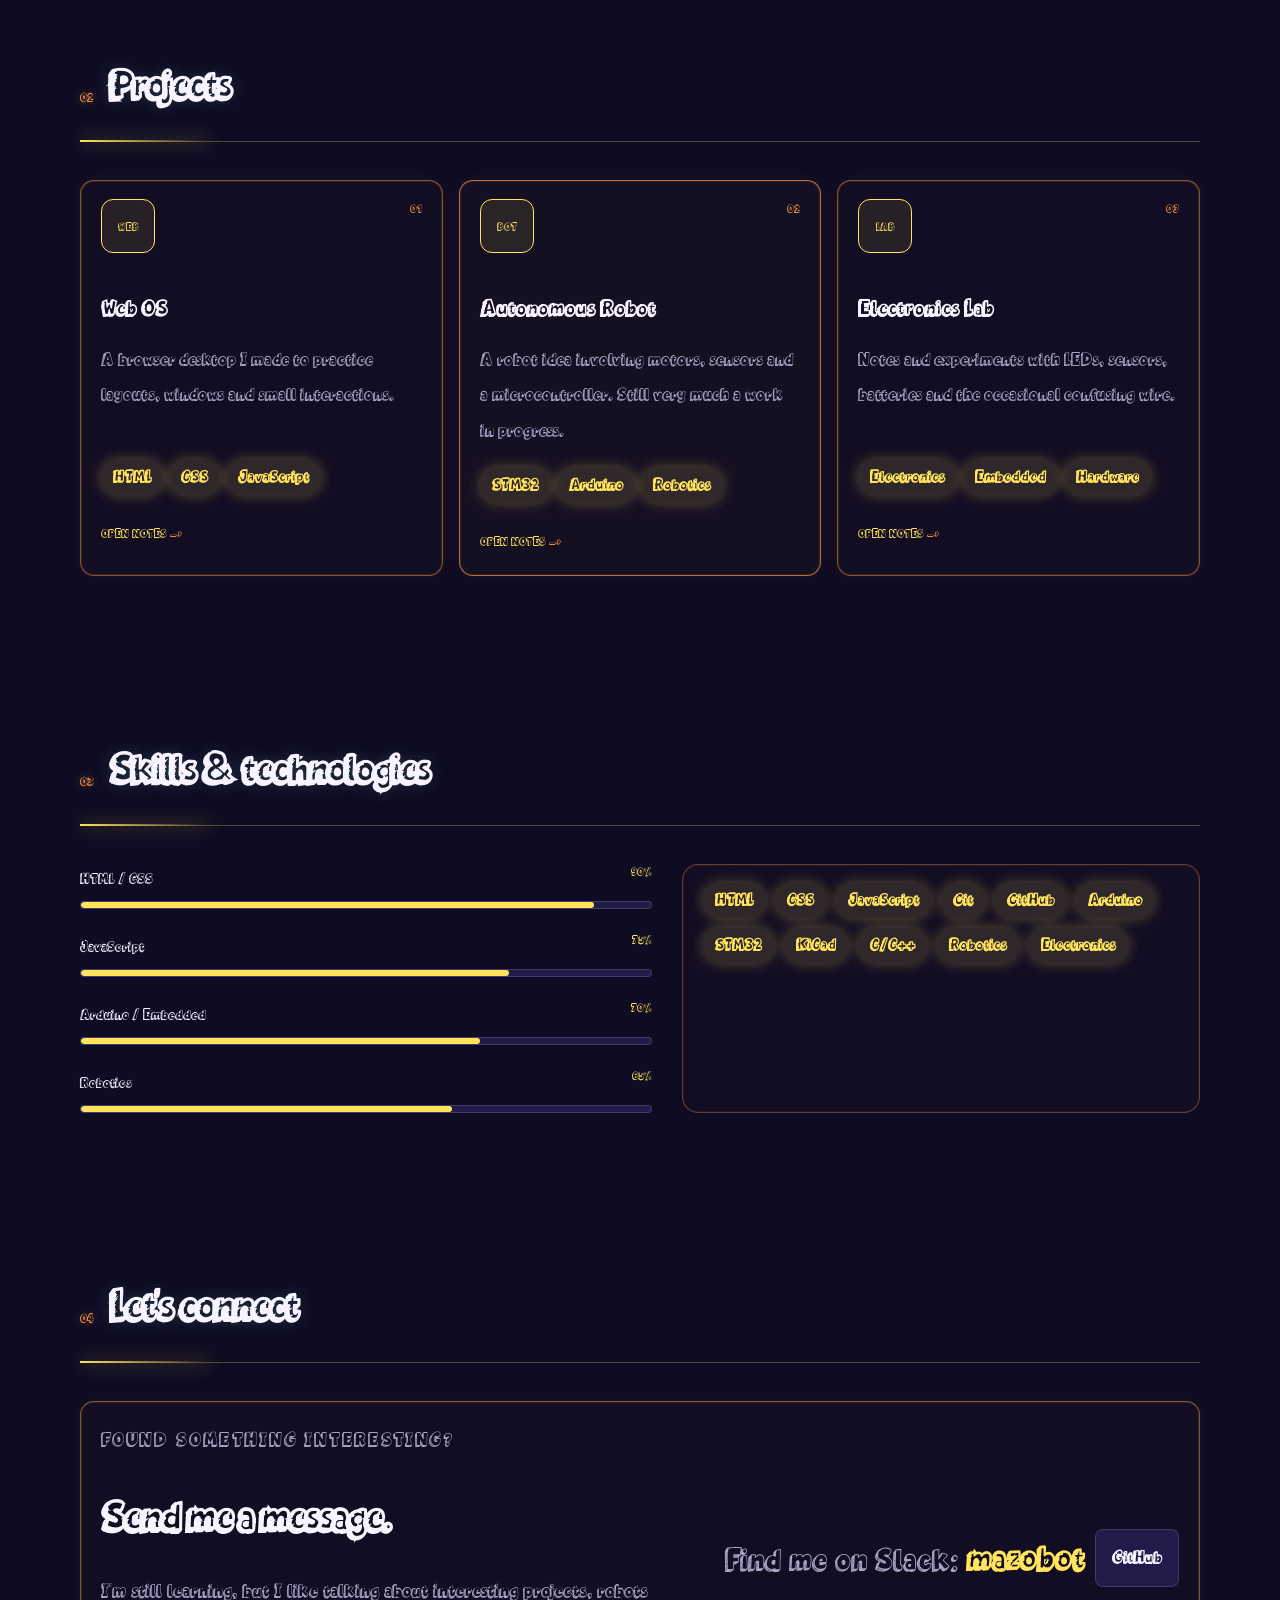
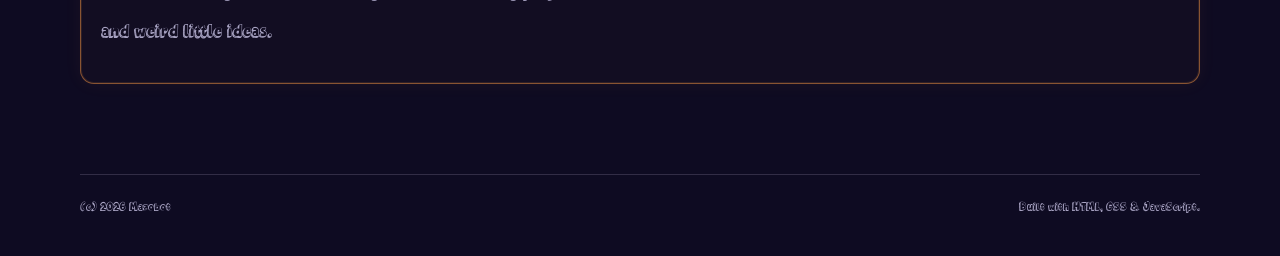
==== commit 962516fe: "Update index.html" ====
--- a/index.html
+++ b/index.html
@@ -105,7 +105,7 @@
         <pre><code><span class="purple">const</span> mazobot = {
   focus: <span class="yellow">"robotics"</span>,
   tools: [<span class="yellow">"JavaScript"</span>, <span class="yellow">"Arduino"</span>, <span class="yellow">"C/C++"</span>],
-  mindset: <span class="yellow">"Destroyed"</span>,
+  Why??: <span class="yellow">"Destroyed"</span>,
   goal: <span class="yellow">"build something cool"</span>,
   status: <span class="green">"building..."</span>
 }</code></pre>
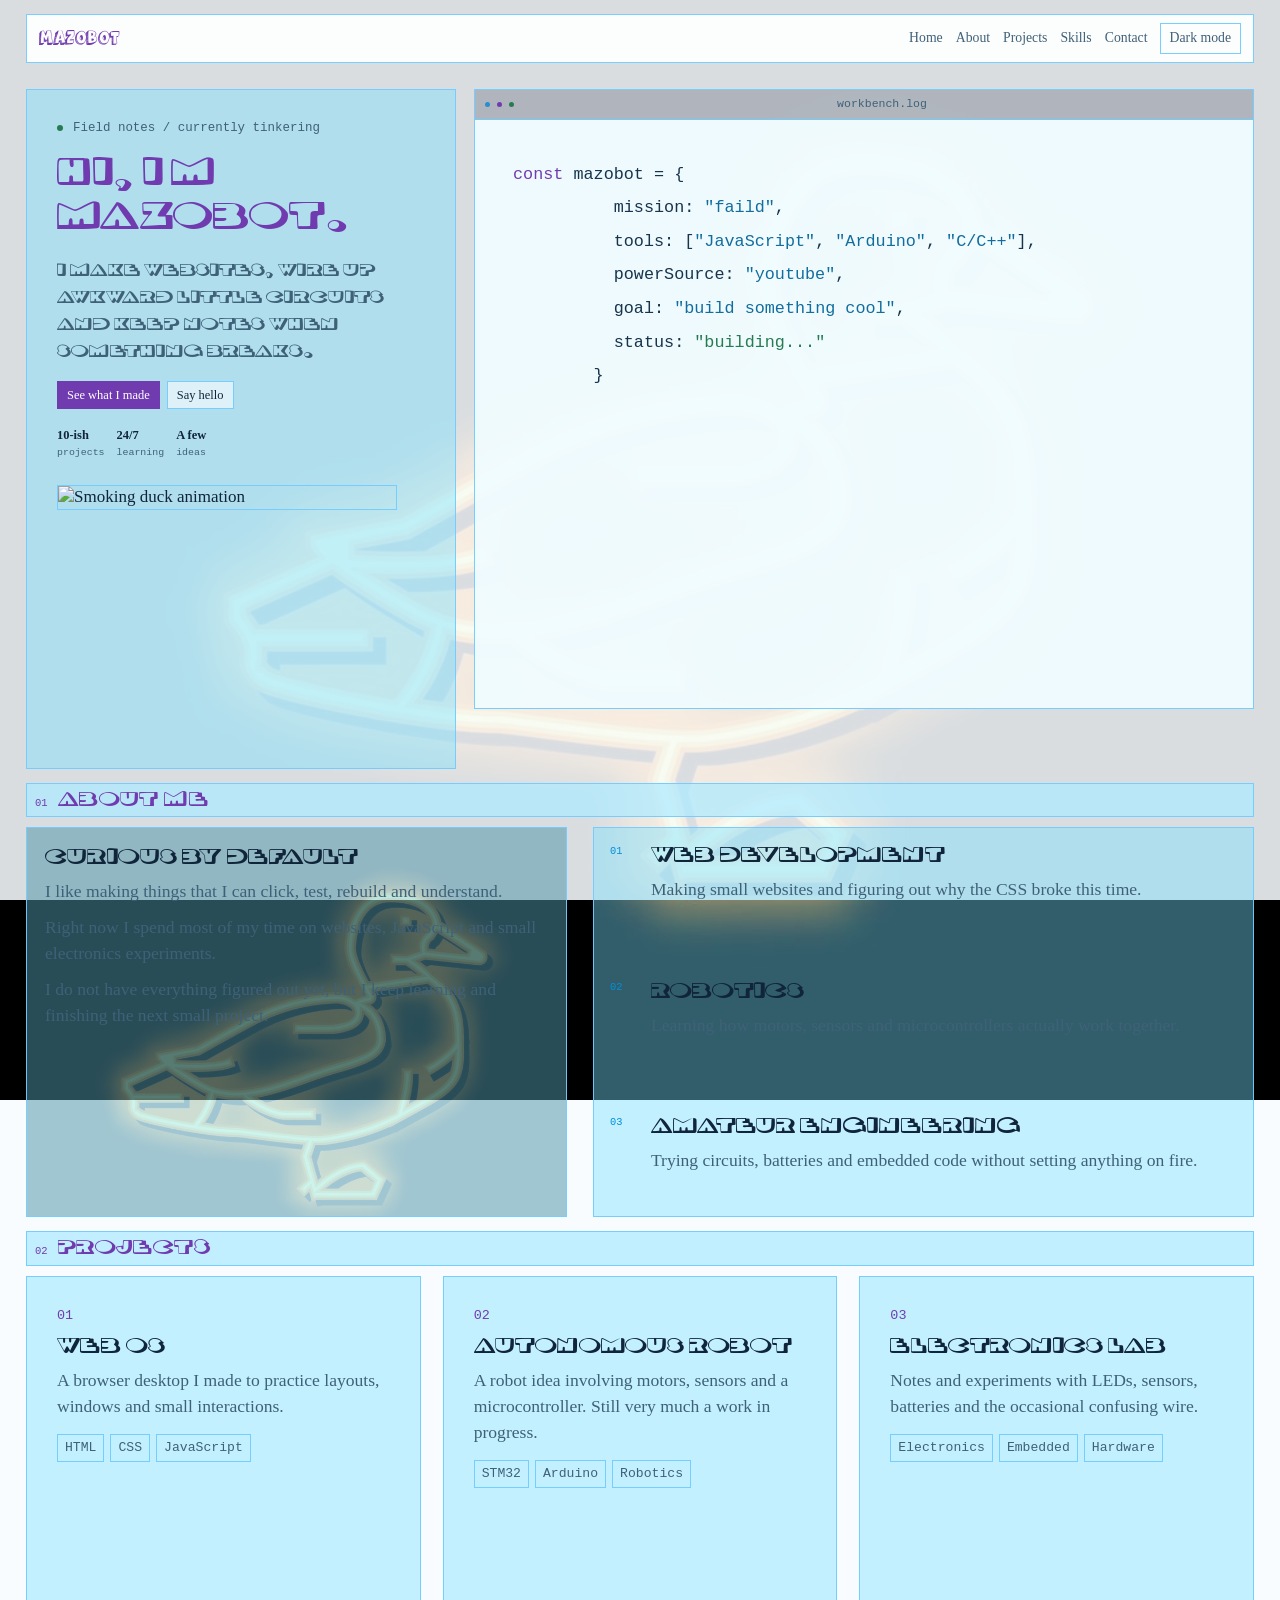
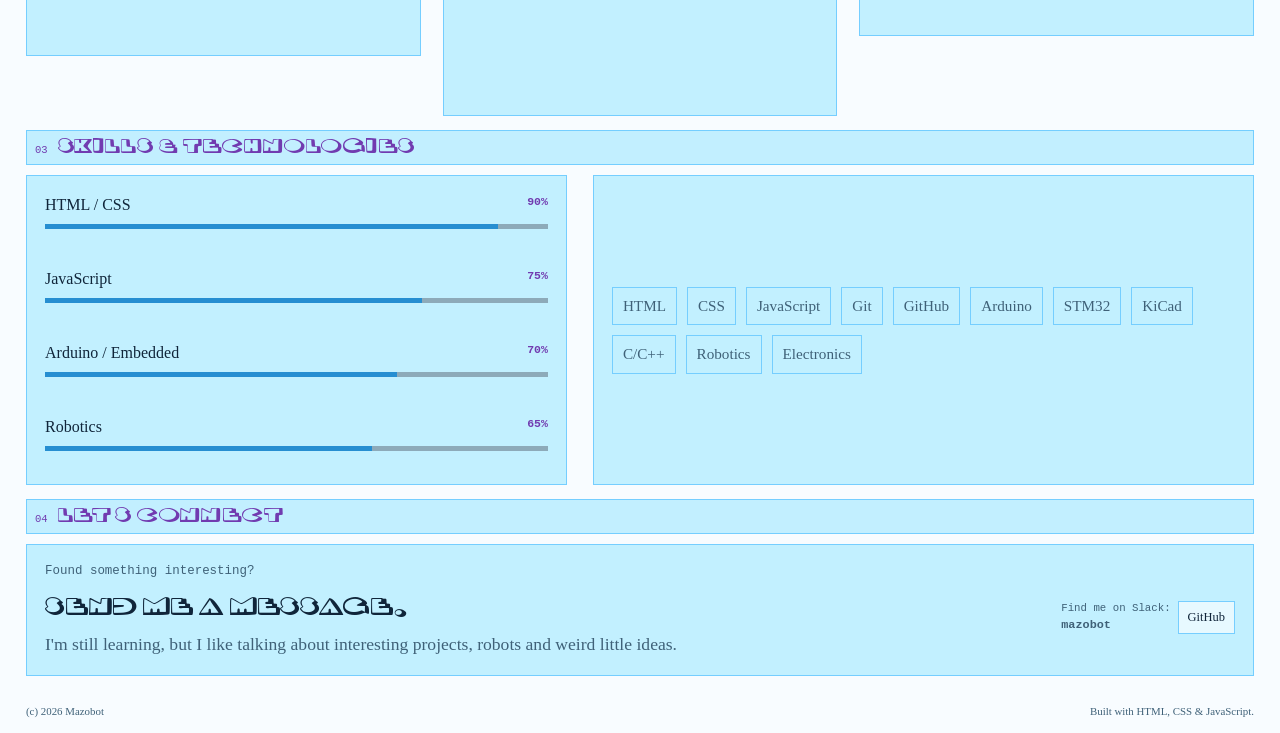
==== commit 5b2871bd: "Add files via upload" ====
--- a/index.html
+++ b/index.html
@@ -12,7 +12,7 @@
 </head>
 <body>
   <header class="duck-navbar">
-    <a class="duck-logo" href="#home">MAZOBOT/WHAT??/Duck</a>
+    <a class="duck-logo" href="#home">MAZOBOT</a>
     <button
       class="menu-toggle"
       aria-label="Open navigation"
@@ -54,7 +54,7 @@
       </h1>
 
         <h2>
-          I make small websites, wire up odd little circuits and keep notes when something breaks.
+          I make websites, wire up awkward little circuits and keep notes when something breaks.
         </h2>
 
         <div class="hero-buttons">
@@ -92,6 +92,12 @@
 
         </div>
 
+        <img
+          class="smoking-duck"
+          src="images/smoking-duck.gif"
+          alt="Smoking duck animation"
+        >
+
       </div>
 
       <div class="duck-terminal reveal">
@@ -103,13 +109,21 @@
         </div>
 
         <pre><code><span class="purple">const</span> mazobot = {
-  focus: <span class="yellow">"robotics"</span>,
-  tools: [<span class="yellow">"JavaScript"</span>, <span class="yellow">"Arduino"</span>, <span class="yellow">"C/C++"</span>],
-  Why??: <span class="yellow">"Destroyed"</span>,
-  goal: <span class="yellow">"build something cool"</span>,
-  status: <span class="green">"building..."</span>
-}</code></pre>
-      </div>
+          mission: <span class="yellow">"faild"</span>,
+          tools: [<span class="yellow">"JavaScript"</span>, <span class="yellow">"Arduino"</span>, <span class="yellow">"C/C++"</span>],
+          powerSource: <span class="yellow">"youtube"</span>,
+          goal: <span class="yellow">"build something cool"</span>,
+          status: <span class="green">"building..."</span>
+        }</code></pre>
+      </div>
+
+      <aside class="yellow-window" aria-label="Random duccky-wacky window">
+        <div class="yellow-window-bar">
+          <span>duccky-wacky</span>
+          <button class="yellow-window-close" type="button" aria-label="Close window">x</button>
+        </div>
+        <img src="images/Yellow.webp" alt="Yellow artwork">
+      </aside>
 
     </section>
 
@@ -122,10 +136,6 @@
 
       <div class="about-grid">
         <div class="about-card reveal">
-          <div class="duck-avatar">
-            YN
-          </div>
-
           <h3>Curious by default</h3>
           <p>
             I like making things that I can click, test,
@@ -203,10 +213,6 @@
             01
           </div>
 
-          <div class="duck-project-icon">
-            WEB
-          </div>
-
           <h3>
             Web OS
           </h3>
@@ -221,22 +227,11 @@
             <span>JavaScript</span>
           </div>
 
-          <a
-            href="#"
-            class="project-link"
-          >
-          Open notes
-          </a>
-
         </article>
 
         <article class="duck-project-card featured reveal">
           <div class="project-number">
             02
-          </div>
-
-          <div class="duck-project-icon">
-            BOT
           </div>
 
           <h3>
@@ -253,22 +248,11 @@
             <span>Robotics</span>
           </div>
 
-          <a
-            href="#"
-            class="project-link"
-          >
-          Open notes
-          </a>
-
         </article>
 
         <article class="duck-project-card reveal">
           <div class="project-number">
             03
-          </div>
-
-          <div class="duck-project-icon">
-            LAB
           </div>
 
           <h3>
@@ -284,13 +268,6 @@
             <span>Embedded</span>
             <span>Hardware</span>
           </div>
-
-          <a
-            href="#"
-            class="project-link"
-          >
-          Open notes
-          </a>
 
         </article>
 
@@ -438,11 +415,5 @@
 
             </footer>
 
-            <div id="duck-popup" aria-hidden="true">
-            <img id="duck-image" src="images/Yellow.webp" alt="Yellow the duck">
-            <button id="duck-close" type="button" aria-label="Close duck popup">×</button>
-          </div>
-
-
   <script src="script.js"></script>
-</body> 
+</body> 
--- a/style.css
+++ b/style.css
@@ -1,889 +1,674 @@
 @font-face {
-  font-family: 'The Magic Cookie';
-  src: url('The Magic Cookie.ttf') format('truetype');
-  font-weight: 400;
-  font-style: normal;
+  font-family: "Ultra Violence";
+  src: url("Ultra%20Violence.ttf") format("truetype");
   font-display: swap;
 }
 
-:root
-{
---bg: #0e0b22;
---card: #171235;
---card-light: #211b4a;
---text: #f8f4ff;
---muted: #aaa5c5;
---border: rgba(232, 222, 255, 0.16);
-
---yellow: #ffe45c;
---orange: #ff9b45;
---pink: #ff779d;
---cyan: #8de8e3;
-
---mono: 'The Magic Cookie', 'Courier New', monospace;
---main-font: 'The Magic Cookie', sans-serif;
-}
-body.light
-{
---bg: #dce8f3;
---card: rgba(248, 251, 255, 0.9);
---card-light: #cbddea;
---text: #20213c;
---muted: #53627a;
---border: rgba(32, 33, 60, 0.18);
-
---yellow: #58bce8;
---orange: #7890f2;
---pink: #a65ac2;
---cyan: #167d88;
-}
-*
-{
+@font-face {
+  font-family: "The Magic Cookie";
+  src: url("The%20Magic%20Cookie.ttf") format("truetype");
+  font-display: swap;
+}
+
+:root {
+  --background: #24152e;
+  --panel: rgba(12, 12, 12, 0.9);
+  --panel-solid: #101010;
+  --text: #fff1df;
+  --muted: #c5b8aa;
+  --line: rgba(255, 142, 42, 0.72);
+  --accent: #ff9d3d;
+  --accent-dark: #ed641f;
+  --secondary: #ffc26b;
+  --positive: #ffd18a;
+}
+
+* {
   box-sizing: border-box;
   margin: 0;
   padding: 0;
 }
-html
-{
-scroll-behavior: smooth;
-font-size: 19px;
-}
-body
-{
-min-height: 100vh;
-overflow-x: hidden;
-color: var(--text);
-background-color: var(--bg);
-background-image:
-linear-gradient(rgba(14, 11, 34, 0.18), rgba(14, 11, 34, 0.18)),
-url('images/glow.jpg');
-background-position: center, center -90px;
-background-size: cover;
-background-attachment: fixed;
-background-repeat: no-repeat;
-font-family: var(--main-font);
-font-size: 1.05rem;
-line-height: 1.7;
-}
-body.light
-{
-background-image:
-linear-gradient(rgba(220, 232, 243, 0.52), rgba(220, 232, 243, 0.52)),
-url('images/glow.jpg');
-}
-a
-{
-color: inherit;
-text-decoration: none;
-}
-.duck-navbar
-{
-position: fixed;
-top: 18px;
-left: 50%;
-z-index: 10;
-
-display: flex;
-align-items: center;
-justify-content: space-between;
-
-width: min(1120px, calc(100% - 36px));
-padding: 13px 16px 13px 20px;
-
-transform: translateX(-50%);
-
-border: 1px solid var(--border);
-border-radius: 12px;
-
-background: rgba(23, 18, 53, 0.84);
-box-shadow: 0 12px 35px rgba(0, 0, 0, 0.25);
-
-}
-body.light .duck-navbar
-{
-background: rgba(255, 250, 240, 0.88);
-}
-.duck-logo
-{
-color: var(--yellow);
-font: 500 0.85rem var(--mono);
-letter-spacing: 0.08em;
-}
-.nav-links
-{
-display: flex;
-gap: 26px;
-}
-.nav-links a
-{
-color: var(--muted);
-font: 0.75rem var(--mono);
-text-transform: uppercase;
-}
-.nav-links a:hover
-{
-color: var(--yellow);
-}
+
+html {
+  scroll-behavior: smooth;
+}
+
+body {
+  min-width: 320px;
+  color: var(--text);
+  background: var(--background) url("images/glow.jpg") center -180px / cover fixed no-repeat;
+  font-family: Georgia, "Times New Roman", serif;
+  font-size: 17px;
+  line-height: 1.35;
+}
+
+body::before {
+  position: fixed;
+  z-index: -1;
+  inset: 0;
+  background: rgba(10, 7, 5, 0.68);
+  content: "";
+  pointer-events: none;
+}
+
+body.light {
+  --background: #f8fcff;
+  --panel: rgba(119, 224, 255, 0.42);
+  --panel-solid: #e9faff;
+  --text: #10253a;
+  --muted: #3f6178;
+  --line: rgba(112, 204, 255, 0.95);
+  --accent: #713bb0;
+  --accent-dark: #268ed1;
+  --secondary: #008fdb;
+  --positive: #267b52;
+}
+
+body.light::before {
+  background: rgba(248, 252, 255, 0.88);
+}
+
+a {
+  color: inherit;
+  text-decoration: none;
+}
+
+button {
+  color: inherit;
+  font: inherit;
+}
+
+button,
+a {
+  -webkit-tap-highlight-color: transparent;
+}
+
+.duck-navbar,
+.section,
+footer {
+  width: min(1320px, calc(100% - 52px));
+  margin-inline: auto;
+}
+
+.duck-navbar {
+  display: flex;
+  position: relative;
+  z-index: 10;
+  align-items: center;
+  gap: 12px;
+  min-height: 44px;
+  margin-top: 14px;
+  padding: 8px 12px;
+  border: 1px solid var(--line);
+  background: rgba(10, 10, 10, 0.94);
+}
+
+body.light .duck-navbar {
+  background: rgba(255, 255, 255, 0.92);
+}
+
+.duck-logo {
+  color: var(--accent);
+  font-family: "The Magic Cookie", cursive;
+  font-size: 1.35rem;
+}
+
+.nav-links {
+  display: flex;
+  gap: 13px;
+  margin-left: auto;
+}
+
+.nav-links a,
 .theme-toggle,
-.menu-toggle
-{
-height: 34px;
-padding: 0 11px;
-
-border: 1px solid var(--border);
-border-radius: 8px;
-
-color: var(--text);
-background: var(--card-light);
-
-font: 0.7rem var(--mono);
-cursor: pointer;
-}
+.menu-toggle {
+  color: var(--muted);
+  font-size: 0.86rem;
+}
+
+.nav-links a:hover,
+.nav-links a:focus-visible,
 .theme-toggle:hover,
-.menu-toggle:hover
-{
-border-color: var(--yellow);
-color: var(--yellow);
-}
-.menu-toggle
-{
-display: none;
-}
-/* sekcje */
-
-.section
-{
-width: min(1120px, calc(100% - 36px));
-margin: auto;
-padding: 110px 0 40px;
-}
-.hero
-{
-min-height: 820px;
-padding-top: 180px;
-
-display: grid;
-grid-template-columns: 1fr 0.9fr;
-align-items: center;
-gap: 74px;
-}
-.eyebrow
-{
-margin-bottom: 18px;
-
-color: var(--orange);
-font: 0.75rem var(--mono);
-letter-spacing: 0.08em;
-text-transform: uppercase;
-}
-.duck-status-dot
-{
-display: inline-block;
-width: 8px;
-height: 8px;
-margin-right: 8px;
-
-border-radius: 50%;
-background: var(--yellow);
-}
-.hero h1
-{
-max-width: 680px;
-margin-bottom: 22px;
-
-font: 700 clamp(4.4rem, 9vw, 8.5rem) / 0.88 var(--main-font);
-letter-spacing: -0.075em;
-}
-.rainbow-hi
-{
-display: block;
-color: var(--text);
-}
-.gradient-text
-{
-display: block;
-color: var(--yellow);
-}
-.hero h2
-{
-max-width: 600px;
-
-color: var(--muted);
-font: 400 clamp(1.2rem, 2.2vw, 1.55rem) / 1.5 var(--main-font);
-}
+.theme-toggle:focus-visible {
+  color: var(--text);
+}
+
+.theme-toggle,
+.menu-toggle {
+  padding: 5px 9px;
+  border: 1px solid var(--line);
+  background: transparent;
+  cursor: pointer;
+}
+
+.menu-toggle {
+  display: none;
+}
+
+.section {
+  padding-top: 14px;
+  scroll-margin-top: 16px;
+}
+
+.hero {
+  display: grid;
+  position: relative;
+  grid-template-columns: 430px minmax(0, 1fr);
+  align-items: start;
+  gap: 18px;
+  padding-top: 26px;
+}
+
+.hero-content,
+.duck-terminal,
+.about-card,
+.timeline,
+.duck-project-card,
+.skills-list,
+.tech-cloud,
+.contact-card {
+  border: 1px solid var(--line);
+  background: var(--panel);
+}
+
+.hero-content {
+  min-height: 680px;
+  padding: 30px;
+}
+
+h1,
+h2,
+h3,
+.section-heading h2 {
+  font-family: "Ultra Violence", Georgia, serif;
+  font-weight: 400;
+  line-height: 1.1;
+}
+
+.hero-content h1 {
+  font-size: 2.5rem;
+}
+
+.rainbow-hi,
+.gradient-text {
+  display: inline;
+  color: var(--accent);
+}
+
+.hero h2 {
+  margin-top: 20px;
+  color: var(--muted);
+  font-size: 1.12rem;
+  font-weight: 400;
+  line-height: 1.5;
+}
+
+.eyebrow {
+  display: flex;
+  align-items: center;
+  gap: 10px;
+  margin-bottom: 14px;
+  color: var(--muted);
+  font-family: "Courier New", monospace;
+  font-size: 0.78rem;
+}
+
+.duck-status-dot {
+  width: 6px;
+  height: 6px;
+  border-radius: 50%;
+  background: var(--positive);
+}
+
 .hero-buttons,
-.contact-buttons
-{
-display: flex;
-flex-wrap: wrap;
-gap: 11px;
-margin-top: 30px;
-}
-.button
-{
-display: inline-flex;
-align-items: center;
-justify-content: center;
-
-padding: 11px 16px;
-
-border: 1px solid var(--border);
-border-radius: 8px;
-
-font-weight: 600;
-
-transition: border-color 0.2s;
-}
-.button:hover
-{
-border-color: var(--yellow);
-}
-.button.primary
-{
-color: #1d1420;
-border-color: var(--yellow);
-background: var(--yellow);
-}
-.button.secondary
-{
-background: var(--card-light);
-}
-.quick-stats
-{
-display: flex;
-gap: 34px;
-margin-top: 45px;
-}
-.quick-stats div
-{
-display: flex;
-flex-direction: column;
-}
-.quick-stats strong
-{
-color: var(--cyan);
-font: 500 1.2rem var(--mono);
-}
-.quick-stats span
-{
-color: var(--muted);
-font-size: 0.72rem;
-}
-/* terminal */
-
-.duck-terminal
-{
-overflow: hidden;
-
-border: 1px solid var(--border);
-border-radius: 14px;
-
-background: #0a0913;
-}
-body.light .duck-terminal
-{
-background: #211b32;
-}
-.duck-terminal-bar
-{
-height: 40px;
-
-display: flex;
-align-items: center;
-gap: 7px;
-
-padding: 0 14px;
-
-background: var(--orange);
-}
-.duck-terminal-bar span
-{
-width: 8px;
-height: 8px;
-border-radius: 50%;
-background: #331b25;
-}
-.duck-terminal-bar small
-{
-margin: auto;
-
-color: #331b25;
-font: 500 0.7rem var(--mono);
-}
-.duck-terminal pre
-{
-min-height: 280px;
-padding: 25px;
-overflow: auto;
-
-color: #eee8fa;
-font: 0.78rem / 2 var(--mono);
-}
-.purple
-{
-color: var(--pink);
-}
-.yellow
-{
-color: var(--yellow);
-}
-.green
-{
-color: var(--cyan);
-}
-/* nagłówki */
-
-.section-heading
-{
-position: relative;
-display: flex;
-align-items: baseline;
-gap: 15px;
-
-margin-bottom: 38px;
-padding-bottom: 10px;
-
-border-bottom: 1px solid rgba(255, 228, 92, 0.28);
-}
-.section-heading::after
-{
-content: "";
-position: absolute;
-left: 0;
-bottom: -1px;
-width: 130px;
-height: 2px;
-background: linear-gradient(90deg, var(--yellow), transparent);
-box-shadow: 0 0 18px rgba(255, 228, 92, 0.7);
-}
-.section-heading span
-{
-color: var(--orange);
-font: 0.75rem var(--mono);
-text-shadow: 0 0 10px rgba(255, 155, 69, 0.6);
-}
-.section-heading h2
-{
-padding-bottom: 2px;
-
-font-size: clamp(2rem, 4vw, 3.2rem);
-letter-spacing: -0.06em;
-text-shadow: 0 0 18px rgba(141, 232, 227, 0.18);
-}
-/* about skills */
+.contact-buttons {
+  display: flex;
+  flex-wrap: wrap;
+  gap: 7px;
+  margin-top: 15px;
+}
+
+.button {
+  display: inline-flex;
+  align-items: center;
+  justify-content: center;
+  min-height: 28px;
+  padding: 3px 9px;
+  border: 1px solid var(--line);
+  background: rgba(20, 8, 26, 0.22);
+  font-size: 0.78rem;
+}
+
+.button.primary {
+  color: var(--text);
+  background: rgba(228, 185, 242, 0.18);
+}
+
+body.light .button.primary {
+  color: #ffffff;
+  background: #713bb0;
+  border-color: #713bb0;
+}
+
+body.light .button.secondary {
+  background: rgba(255, 255, 255, 0.6);
+}
+
+.quick-stats {
+  display: flex;
+  flex-wrap: wrap;
+  gap: 12px;
+  margin-top: 18px;
+}
+
+.quick-stats div {
+  display: grid;
+  gap: 2px;
+}
+
+.quick-stats strong {
+  font-size: 0.78rem;
+}
+
+.quick-stats span,
+.project-number,
+.tags,
+.slack-contact {
+  color: var(--muted);
+  font-family: "Courier New", monospace;
+}
+
+.quick-stats span {
+  font-size: 0.62rem;
+}
+
+.smoking-duck {
+  display: block;
+  width: min(340px, 100%);
+  height: auto;
+  margin-top: 26px;
+  border: 1px solid var(--line);
+}
+
+.duck-terminal {
+  min-height: 620px;
+  overflow: hidden;
+}
+
+.duck-terminal-bar {
+  display: flex;
+  align-items: center;
+  gap: 7px;
+  height: 30px;
+  padding: 0 10px;
+  border-bottom: 1px solid var(--line);
+  background: rgba(17, 7, 23, 0.28);
+}
+
+.duck-terminal-bar span {
+  width: 5px;
+  height: 5px;
+  border-radius: 50%;
+  background: var(--accent-dark);
+}
+
+.duck-terminal-bar span:nth-child(2) { background: var(--accent); }
+.duck-terminal-bar span:nth-child(3) { background: var(--positive); }
+
+.duck-terminal-bar small {
+  margin-inline: auto;
+  color: var(--muted);
+  font-family: "Courier New", monospace;
+  font-size: 0.72rem;
+}
+
+.duck-terminal pre {
+  overflow: auto;
+  padding: 38px;
+  color: #fff1df;
+  font: 1.05rem/2 "Courier New", monospace;
+}
+
+body.light .duck-terminal {
+  background: rgba(240, 252, 255, 0.92);
+}
+
+body.light .duck-terminal pre {
+  color: #17344b;
+}
+
+.purple { color: #c5a4ff; }
+.green { color: var(--positive); }
+.yellow { color: var(--secondary); }
+body.light .purple { color: #713bb0; }
+body.light .yellow { color: #126d9e; }
+body.light .green { color: #267b52; }
+
+.section-heading {
+  display: flex;
+  align-items: baseline;
+  gap: 10px;
+  margin-bottom: 10px;
+  padding: 5px 8px;
+  border: 1px solid var(--line);
+  background: rgba(25, 16, 9, 0.9);
+}
+
+.section-heading > span {
+  color: var(--accent);
+  font-family: "Courier New", monospace;
+  font-size: 0.66rem;
+}
+
+.section-heading h2 {
+  color: var(--accent);
+  font-size: 1.3rem;
+  letter-spacing: 0.02em;
+}
+
+body.light .section-heading {
+  background: rgba(173, 235, 255, 0.72);
+}
+
+body.light .section-heading h2 {
+  color: #713bb0;
+}
 
 .about-grid,
-.skills-layout
-{
-display: grid;
-grid-template-columns: 1.05fr 0.95fr;
-gap: 30px;
-}
-.about-card,
-.duck-project-card,
-.contact-card,
-.timeline-item,
-.tech-cloud
-{
-border: 1px solid rgba(255, 155, 69, 0.5);
-border-radius: 14px;
-background: rgba(255, 155, 69, 0.02);
-box-shadow: inset 0 0 0 1px rgba(255, 155, 69, 0.12), 0 0 18px rgba(255, 155, 69, 0.06);
-backdrop-filter: none;
-padding: 18px 20px;
-}
-body.light .about-card,
-body.light .duck-project-card,
-body.light .contact-card,
-body.light .timeline-item,
-body.light .tech-cloud
-{
-border-color: rgba(88, 188, 232, 0.7);
-background: rgba(88, 188, 232, 0.04);
-box-shadow: inset 0 0 0 1px rgba(88, 188, 232, 0.14), 0 0 18px rgba(88, 188, 232, 0.06);
-}
-.about-card
-{
-padding: 18px 20px;
-box-shadow: inset 0 0 0 1px rgba(255, 155, 69, 0.12), 0 0 18px rgba(255, 155, 69, 0.06);
-}
-body.light .about-card
-{
-box-shadow: inset 0 0 0 1px rgba(88, 188, 232, 0.14), 0 0 18px rgba(88, 188, 232, 0.06);
-}
-.duck-avatar
-{
-width: 68px;
-height: 68px;
-
-display: grid;
-place-items: center;
-
-margin-bottom: 22px;
-
-border: 3px solid var(--yellow);
-border-radius: 50%;
-
-color: #23162b;
-background: var(--yellow);
-
-font: 500 1rem var(--mono);
-}
+.skills-layout {
+  display: grid;
+  grid-template-columns: 0.9fr 1.1fr;
+  gap: 26px;
+}
+
+.about-card {
+  position: relative;
+  overflow: hidden;
+  min-height: 330px;
+  padding: 18px;
+}
+
+.about-card::before {
+  position: absolute;
+  z-index: 0;
+  inset: 0;
+  background: url("images/glow.jpg") center / cover no-repeat;
+  content: "";
+  opacity: 0.18;
+}
+
+.about-card > * {
+  position: relative;
+  z-index: 1;
+}
+
 .about-card h3,
-.duck-project-card h3
-{
-margin-bottom: 11px;
-font-size: 1.35rem;
-}
+.timeline-item h3,
+.duck-project-card h3 {
+  margin-bottom: 8px;
+  font-size: 1.35rem;
+}
+
 .about-card p,
+.timeline-item p,
 .duck-project-card p,
-.contact-card p
-{
-margin-bottom: 14px;
-color: var(--muted);
-font-size: 1.2rem;
-line-height: 1.75;
-}
-.timeline
-{
-display: flex;
-flex-direction: column;
-gap: 12px;
-}
-.timeline-item
-{
-display: grid;
-grid-template-columns: 38px 1fr;
-gap: 15px;
-padding: 18px 20px;
-border-bottom: 1px solid rgba(255, 228, 92, 0.18);
-}
-.timeline-item > span
-{
-color: var(--yellow);
-font: 0.75rem var(--mono);
-}
-.timeline-item h3
-{
-font-size: 1rem;
-}
-.timeline-item p
-{
-margin-top: 5px;
-color: var(--muted);
-font-size: 0.95rem;
-line-height: 1.55;
-}
-.projects-grid
-{
-display: grid;
-grid-template-columns: repeat(3, 1fr);
-gap: 16px;
-}
-.duck-project-card
-{
-position: relative;
-min-height: 0;
-overflow: visible;
-padding: 18px 20px;
-
-transition: none;
-}
-.duck-project-card > *
-{
-position: static;
-z-index: auto;
-}
-.duck-project-card:hover
-{
-border-color: rgba(255, 155, 69, 0.65);
-}
-.duck-project-card.featured
-{
-border-color: rgba(255, 155, 69, 0.7);
-background: rgba(255, 155, 69, 0.03);
-}
-.project-number
-{
-position: absolute;
-top: 20px;
-right: 20px;
-
-color: var(--orange);
-font: 0.7rem var(--mono);
-}
-.duck-project-icon
-{
-width: 54px;
-height: 54px;
-
-display: grid;
-place-items: center;
-
-margin-bottom: 34px;
-
-border: 1px solid var(--yellow);
-border-radius: 12px;
-
-color: var(--yellow);
-background: rgba(255, 228, 92, 0.09);
-
-font: 0.7rem var(--mono);
-}
-.duck-project-card p
-{
-min-height: 98px;
-font-size: 1.1rem;
-line-height: 1.7;
-}
-.tags
-{
-display: flex;
-flex-wrap: wrap;
-gap: 6px;
-margin: 20px 0;
-}
-.tags span,
-.tech-cloud span
-{
-padding: 6px 12px;
-
-border: none;
-border-radius: 999px;
-
-color: #ffe45c;
-background: rgba(255, 228, 92, 0.12);
-box-shadow: 0 0 12px rgba(255, 228, 92, 0.18);
-font: 700 1rem/1.2 var(--mono);
-}
-body.light .tags span,
-body.light .tech-cloud span
-{
-color: #6a4ae3;
-background: rgba(133, 107, 235, 0.14);
-box-shadow: 0 0 12px rgba(108, 82, 210, 0.18);
-}
-body:not(.light) .tags span,
-body:not(.light) .tech-cloud span
-{
-color: #ffe45c;
-background: rgba(255, 228, 92, 0.12);
-box-shadow: 0 0 14px rgba(255, 228, 92, 0.32);
-}
-.project-link
-{
-color: var(--yellow);
-font: 500 0.75rem var(--mono);
-text-transform: uppercase;
-}
-.project-link::after
-{
-content: '  ->';
-color: var(--orange);
-}
-.skills-list
-{
-display: flex;
-flex-direction: column;
-gap: 23px;
-}
-.skill > div:first-child
-{
-display: flex;
-justify-content: space-between;
-margin-bottom: 8px;
-font-size: 0.9rem;
-}
-.skill b
-{
-color: var(--yellow);
-font: 0.7rem var(--mono);
-}
-.progress
-{
-height: 8px;
-overflow: hidden;
-
-border: 1px solid var(--border);
-border-radius: 10px;
-
-background: var(--card-light);
-}
-.progress i
-{
-display: block;
-height: 100%;
-
-border-radius: inherit;
-background: var(--yellow);
-}
-.tech-cloud
-{
-display: flex;
-align-content: flex-start;
-flex-wrap: wrap;
-gap: 10px;
-padding: 18px 20px;
-background: rgba(255, 155, 69, 0.02);
-border: 1px solid rgba(255, 155, 69, 0.35);
-border-radius: 16px;
-box-shadow: inset 0 0 0 1px rgba(255, 155, 69, 0.08);
-}
-.tech-cloud span
-{
-padding: 6px 12px;
-background: rgba(255, 228, 92, 0.12);
-border: none;
-color: #ffe45c;
-box-shadow: 0 0 12px rgba(255, 228, 92, 0.18);
-font: 700 1rem/1.2 var(--mono);
-}
-body.light .tech-cloud
-{
-border-color: rgba(106, 74, 227, 0.4);
-background: rgba(106, 74, 227, 0.03);
-box-shadow: inset 0 0 0 1px rgba(106, 74, 227, 0.08);
-}
-body.light .tech-cloud span
-{
-color: #6a4ae3;
-background: rgba(133, 107, 235, 0.14);
-box-shadow: 0 0 12px rgba(108, 82, 210, 0.18);
-}
-.contact-section
-{
-padding-bottom: 90px;
-}
-.contact-card
-{
-display: flex;
-align-items: center;
-justify-content: space-between;
-gap: 30px;
-
-padding: 18px 20px;
-
-background: rgba(255, 155, 69, 0.02);
-}
-.contact-card h2
-{
-margin-bottom: 10px;
-font-size: clamp(1.9rem, 4vw, 3.2rem);
-letter-spacing: -0.06em;
-}
-.contact-description
-{
-max-width: 570px;
-font-size: 1.25rem;
-line-height: 1.6;
-}
-.slack-contact
-{
-align-self: center;
-color: var(--muted);
-font: 2rem var(--mono);
-}
-.slack-contact strong
-{
-color: var(--yellow);
-font-size: 1.08em;
-}
-footer
-{
-width: min(1120px, calc(100% - 36px));
-margin: auto;
-
-display: flex;
-justify-content: space-between;
-
-padding: 23px 0 42px;
-
-border-top: 1px solid var(--border);
-
-color: var(--muted);
-font: 0.72rem var(--mono);
-}
-.reveal
-{
-opacity: 0;
-transform: translateY(18px);
-transition: opacity 0.6s ease, transform 0.6s ease;
-}
-.reveal.visible
-{
-opacity: 1;
-transform: translateY(0);
-}
-.duck-reveal
-{
-position: relative;
-padding: 14px 18px;
-border: 1px solid rgba(255, 155, 69, 0.5);
-border-radius: 14px;
-background: rgba(255, 155, 69, 0.02);
-box-shadow: inset 0 0 0 1px rgba(255, 155, 69, 0.12), 0 0 18px rgba(255, 155, 69, 0.05);
-}
-.duck-reveal::before
-{
-content: "";
-position: absolute;
-right: 20px;
-top: 50%;
-width: 18px;
-height: 18px;
-transform: translateY(-50%);
-border-radius: 50%;
-background: var(--yellow);
-box-shadow: 0 0 16px rgba(255, 228, 92, 0.8);
-}
-#duck-popup
-{
-position: fixed;
-right: 25px;
-bottom: 25px;
-z-index: 9998;
-
-width: 180px;
-
-opacity: 0;
-visibility: hidden;
-pointer-events: none;
-
-transform: translateY(12px) scale(0.96);
-
-transition: opacity 0.35s, transform 0.35s;
-}
-#duck-popup.show
-{
-opacity: 1;
-visibility: visible;
-pointer-events: auto;
-transform: translateY(0) scale(1);
-}
-#duck-popup img
-{
-display: block;
-width: 100%;
-
-border: 2px solid var(--yellow);
-border-radius: 14px;
-
-box-shadow: 0 16px 35px rgba(0, 0, 0, 0.35);
-}
-#duck-close
-{
-position: absolute;
-top: -10px;
-right: -10px;
-
-width: 28px;
-height: 28px;
-
-border: 1px solid var(--yellow);
-border-radius: 50%;
-
-color: #23162b;
-background: var(--yellow);
-
-font-size: 18px;
-cursor: pointer;
-}
-@media (max-width: 850px)
-{
-.nav-links
-{
-display: none;
-position: absolute;
-top: 60px;
-left: 0;
-right: 0;
-
-
-flex-direction: column;
-gap: 0;
-
-padding: 8px;
-
-border: 1px solid var(--border);
-border-radius: 10px;
-
-background: var(--card);
-}
-.nav-links.open
-{
-display: flex;
-}
-.nav-links a
-{
-padding: 12px;
-}
-.menu-toggle
-{
-display: block;
-margin-left: auto;
-margin-right: 8px;
-}
-.hero
-{
-grid-template-columns: 1fr;
-min-height: 790px;
-gap: 42px;
-}
-.duck-terminal
-{
-transform: none;
-}
-.about-grid,
-.skills-layout
-{
-grid-template-columns: 1fr;
-}
-.projects-grid
-{
-grid-template-columns: 1fr;
-}
-}
-
-@media (max-width: 520px)
-{
-.section
-{
-padding-top: 90px;
-}
-.hero
-{
-min-height: 750px;
-padding-top: 145px;
-}
-.hero h1
-{
-font-size: 3.6rem;
-}
-.quick-stats
-{
-gap: 18px;
-}
-.contact-card
-{
-flex-direction: column;
-align-items: flex-start;
-}
-footer
-{
-flex-direction: column;
-gap: 8px;
-}
-#duck-popup
-{
-right: 16px;
-bottom: 16px;
-width: 145px;
-}
-}
-
-main,
-footer
-{
-position: relative;
-z-index: 1;
-}
+.contact-description {
+  color: var(--muted);
+  font-size: 1.1rem;
+  line-height: 1.48;
+}
+
+.about-card p + p {
+  margin-top: 10px;
+}
+
+.timeline {
+  display: grid;
+  gap: 18px;
+  min-height: 390px;
+}
+
+.timeline-item {
+  display: grid;
+  grid-template-columns: 32px 1fr;
+  gap: 9px;
+  padding: 16px;
+}
+
+.timeline-item > span {
+  color: var(--secondary);
+  font-family: "Courier New", monospace;
+  font-size: 0.65rem;
+}
+
+.projects-grid {
+  display: grid;
+  grid-template-columns: repeat(3, 1fr);
+  align-items: start;
+  gap: 22px;
+}
+
+.duck-project-card {
+  display: flex;
+  min-height: 400px;
+  flex-direction: column;
+  padding: 30px;
+}
+
+.duck-project-card.reveal:nth-child(1) {
+  min-height: 380px;
+}
+
+.duck-project-card.reveal:nth-child(2) {
+  min-height: 440px;
+}
+
+.duck-project-card.reveal:nth-child(3) {
+  min-height: 360px;
+}
+
+.duck-project-card:nth-child(1):hover,
+.duck-project-card:nth-child(2):hover,
+.duck-project-card:nth-child(3):hover {
+  transform: translateY(-5px);
+}
+
+.project-number {
+  color: var(--accent);
+  font-size: 0.84rem;
+}
+
+.duck-project-card h3 {
+  margin-top: 10px;
+}
+
+.tags {
+  display: flex;
+  flex-wrap: wrap;
+  gap: 6px;
+  margin-top: 15px;
+  font-size: 0.82rem;
+}
+
+.tags span {
+  padding: 4px 7px;
+  border: 1px solid var(--line);
+}
+
+.skills-list,
+.tech-cloud {
+  padding: 18px;
+}
+
+.skills-list {
+  display: grid;
+  gap: 24px;
+  min-height: 310px;
+}
+
+.tech-cloud {
+  min-height: 250px;
+}
+
+.skill > div:first-child {
+  display: flex;
+  justify-content: space-between;
+  gap: 12px;
+  margin-bottom: 8px;
+  font-size: 1rem;
+}
+
+.skill b {
+  color: var(--accent);
+  font-family: "Courier New", monospace;
+  font-size: 0.72rem;
+}
+
+.progress {
+  height: 5px;
+  overflow: hidden;
+  background: rgba(20, 8, 26, 0.3);
+}
+
+.progress i {
+  display: block;
+  height: 100%;
+  background: var(--accent-dark);
+}
+
+.tech-cloud {
+  display: flex;
+  align-content: center;
+  flex-wrap: wrap;
+  gap: 10px;
+}
+
+.tech-cloud span {
+  padding: 8px 10px;
+  border: 1px solid var(--line);
+  color: var(--muted);
+  font-size: 0.95rem;
+}
+
+.contact-card {
+  display: flex;
+  align-items: center;
+  justify-content: space-between;
+  gap: 30px;
+  padding: 18px;
+}
+
+.contact-card h2 {
+  margin: 6px 0 10px;
+  font-size: 1.55rem;
+}
+
+.slack-contact {
+  display: grid;
+  gap: 3px;
+  font-size: 0.67rem;
+}
+
+.slack-contact strong {
+  font-size: 0.74rem;
+}
+
+footer {
+  display: flex;
+  justify-content: space-between;
+  gap: 20px;
+  padding: 28px 0 14px;
+  color: var(--muted);
+  font-size: 0.68rem;
+}
+
+.yellow-window {
+  position: fixed;
+  z-index: 20;
+  display: none;
+  width: 130px;
+  border: 1px solid var(--accent);
+  background: var(--panel);
+  box-shadow: 6px 6px 0 rgba(0, 0, 0, 0.35);
+}
+
+.yellow-window-bar {
+  display: flex;
+  align-items: center;
+  justify-content: space-between;
+  padding: 4px 7px;
+  border-bottom: 1px solid var(--accent);
+  color: var(--accent);
+  background: rgba(0, 0, 0, 0.35);
+  font: 0.66rem/1 "Courier New", monospace;
+}
+
+.yellow-window-close {
+  border: 0;
+  color: var(--accent);
+  background: transparent;
+  cursor: pointer;
+  font: inherit;
+  line-height: 1;
+}
+
+.yellow-window img {
+  display: block;
+  width: 100%;
+  height: auto;
+}
+
+.reveal {
+  opacity: 0;
+  transform: translateY(18px);
+  transition: opacity 0.65s ease, transform 0.65s ease;
+}
+
+.reveal.visible {
+  opacity: 1;
+  transform: translateY(0);
+}
+
+@media (max-width: 820px) {
+  .duck-navbar { gap: 14px; }
+  .menu-toggle { display: block; order: 3; margin-left: auto; }
+  .nav-links {
+    position: absolute;
+    top: calc(100% + 8px);
+    right: 0;
+    left: 0;
+    display: none;
+    flex-direction: column;
+    gap: 0;
+    padding: 8px;
+    border: 1px solid var(--line);
+    background: var(--panel-solid);
+  }
+  .nav-links.open { display: flex; }
+  .nav-links a { padding: 12px; }
+  .theme-toggle { order: 2; }
+  .hero { grid-template-columns: 1fr; gap: 18px; }
+  .about-grid, .skills-layout { grid-template-columns: 1fr; }
+  .projects-grid { grid-template-columns: repeat(2, 1fr); }
+  .contact-card { align-items: flex-start; flex-direction: column; }
+}
+
+@media (max-width: 680px) {
+  .duck-navbar, .section, footer { width: calc(100% - 28px); }
+  .hero-content { min-height: 0; }
+  .duck-terminal { min-height: 0; }
+  .about-card, .timeline, .skills-list, .tech-cloud { min-height: 0; }
+  .projects-grid { grid-template-columns: 1fr; }
+  .duck-project-card.reveal:nth-child(1),
+  .duck-project-card.reveal:nth-child(2),
+  .duck-project-card.reveal:nth-child(3) {
+    min-height: 0;
+    transform: none;
+  }
+  .yellow-window { display: none; }
+}
+
+@media (prefers-reduced-motion: reduce) {
+  html { scroll-behavior: auto; }
+  *, *::before, *::after { transition-duration: 0.01ms !important; animation-duration: 0.01ms !important; }
+}
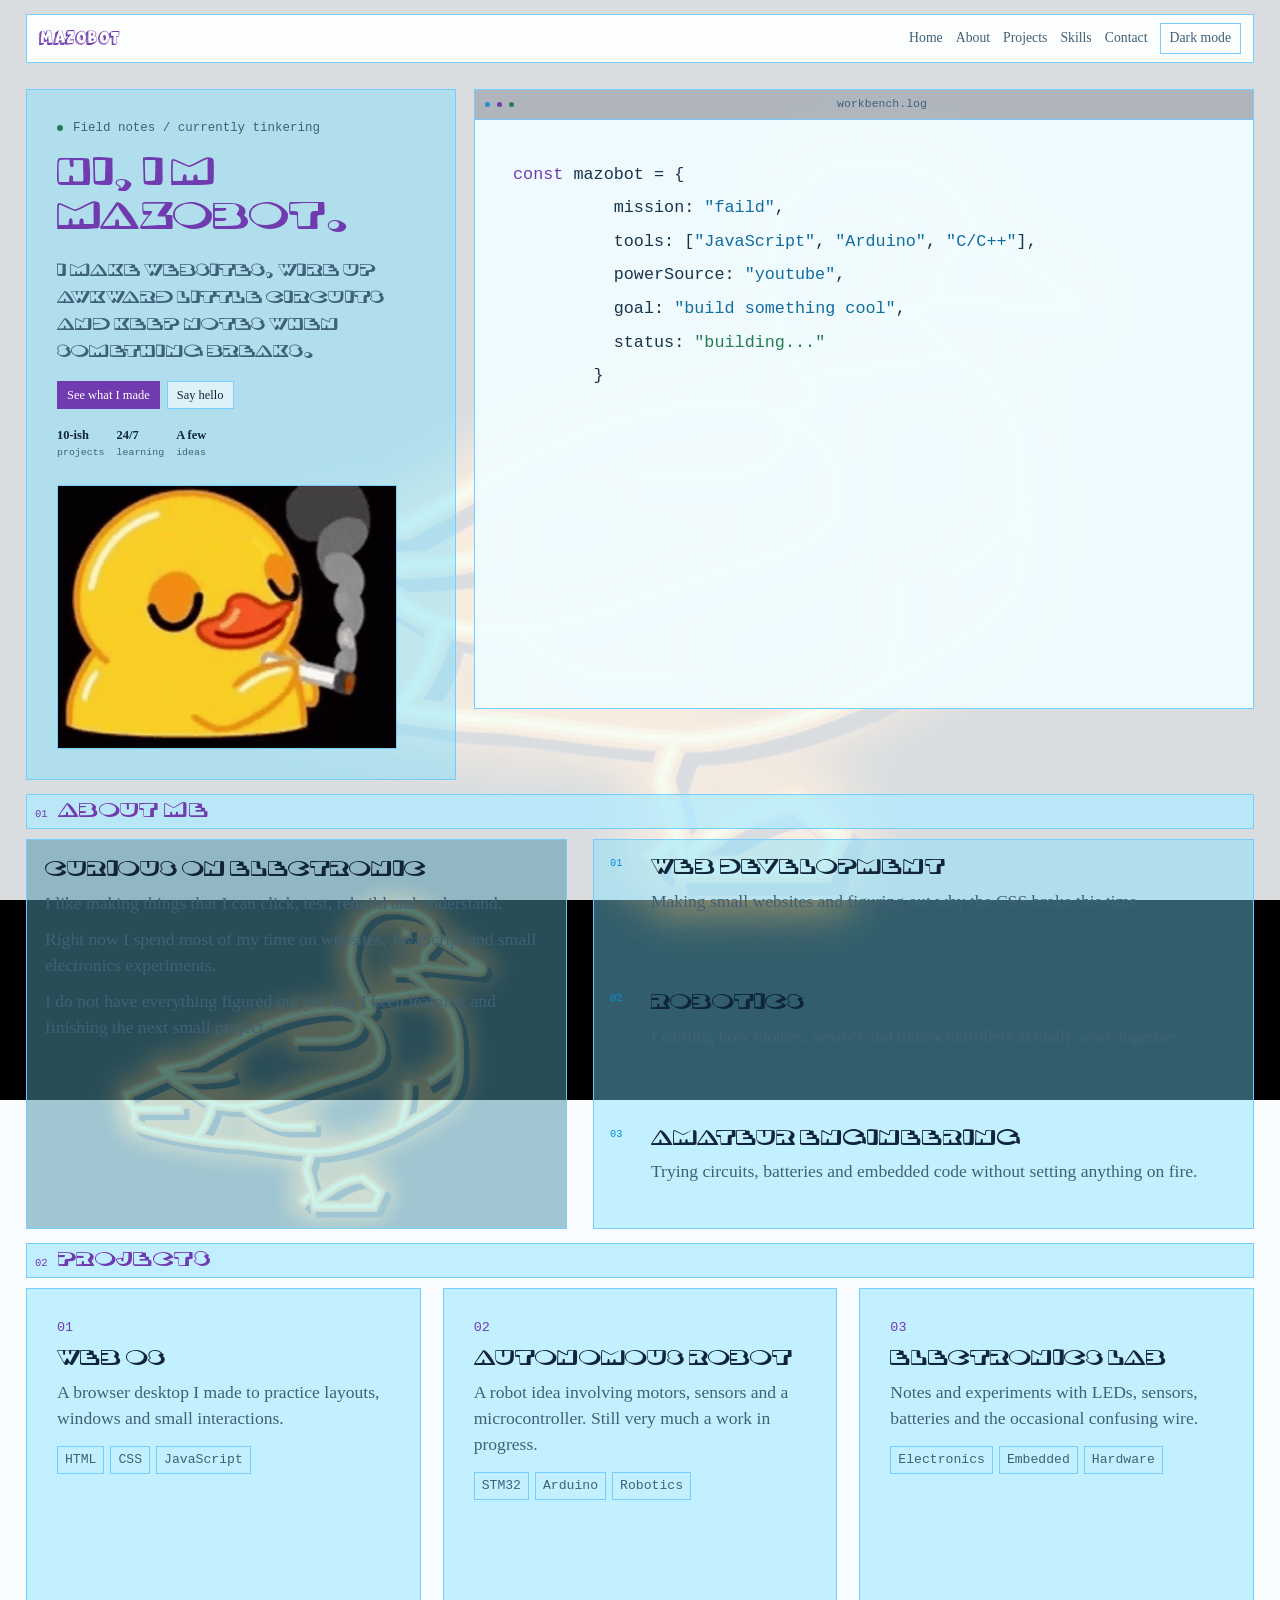
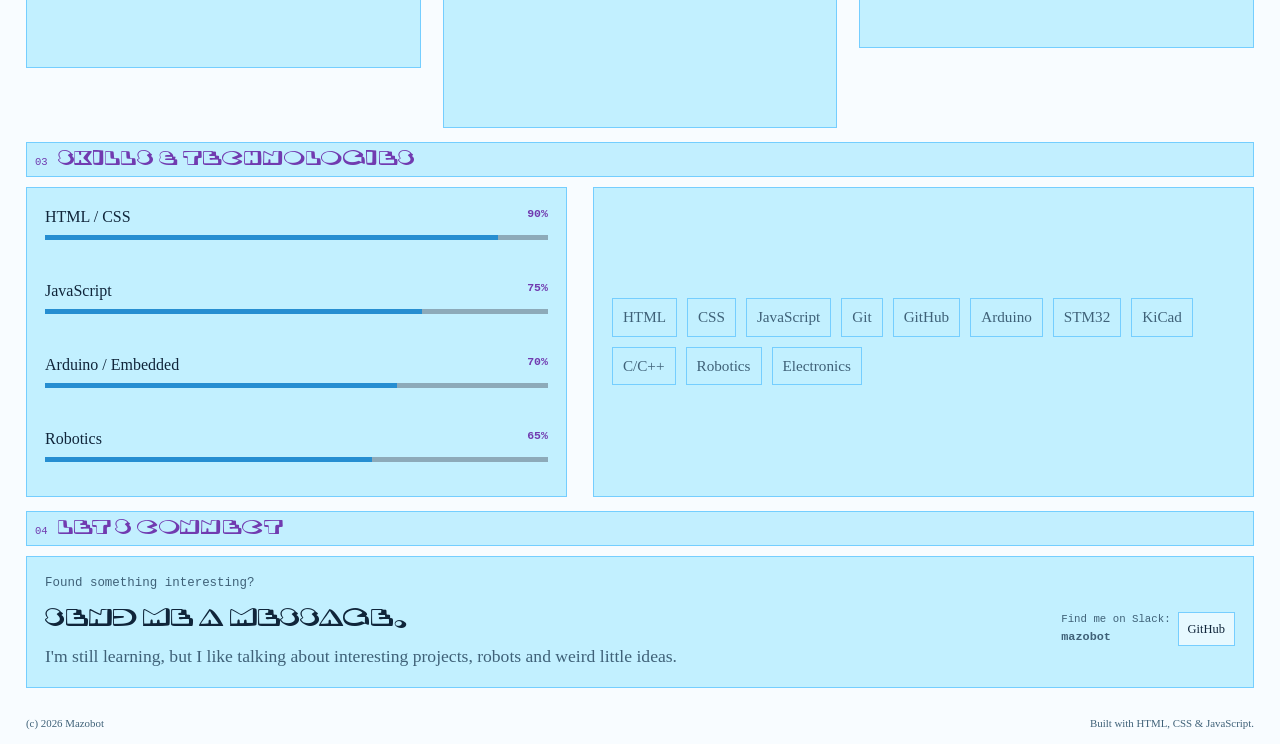
==== commit 53ba01ad: "Update index.html" ====
--- a/index.html
+++ b/index.html
@@ -136,7 +136,7 @@
 
       <div class="about-grid">
         <div class="about-card reveal">
-          <h3>Curious by default</h3>
+          <h3>Curious on electronic</h3>
           <p>
             I like making things that I can click, test,
             rebuild and understand.
@@ -416,4 +416,4 @@
             </footer>
 
   <script src="script.js"></script>
-</body> +</body> 
